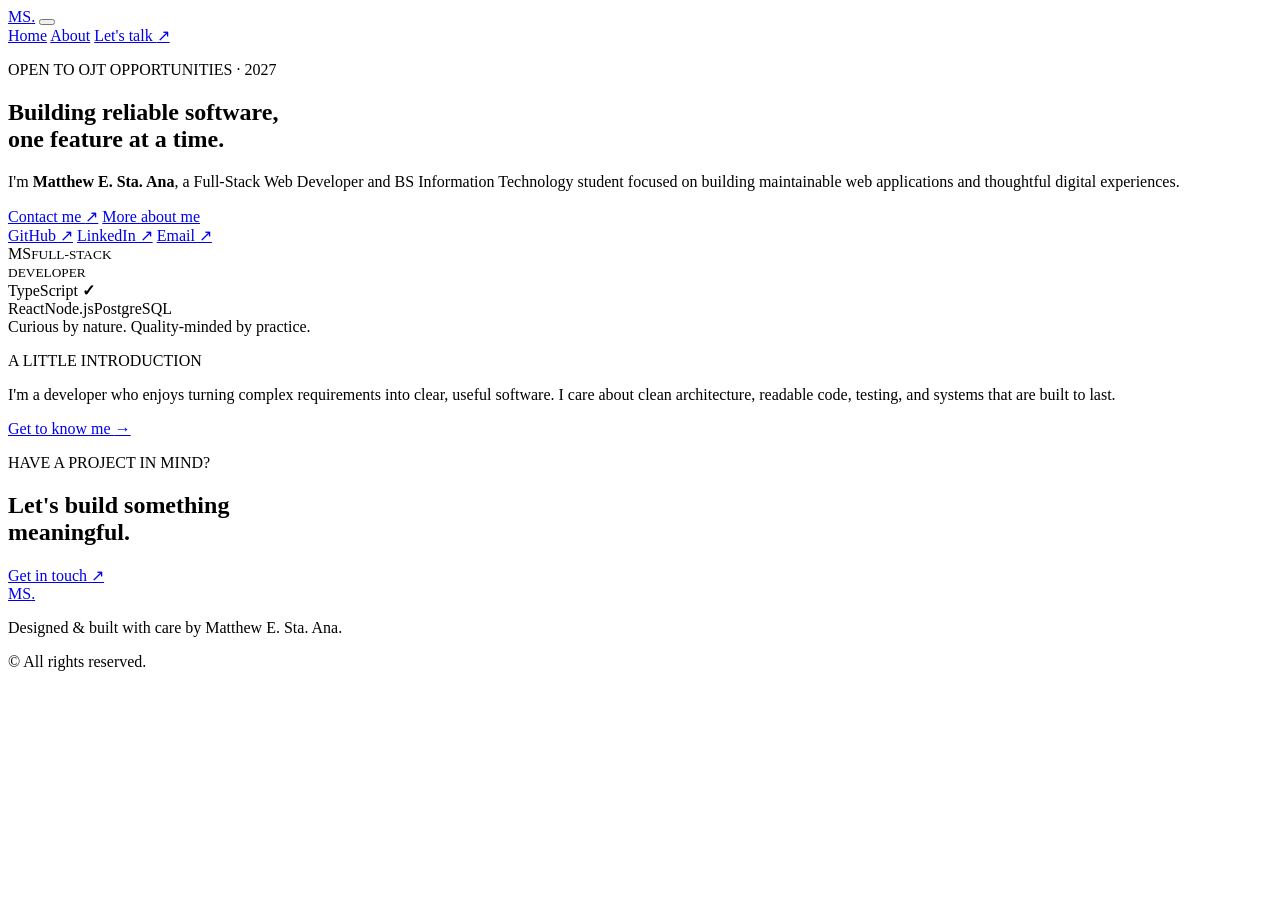
==== src/index.html @ a4eae6d7 "feat: add homepage" ====
<!doctype html>
<html lang="en">
  <head>
    <meta charset="UTF-8" />
    <meta name="viewport" content="width=device-width, initial-scale=1.0" />
    <meta
      name="description"
      content="Matthew E. Sta. Ana — Full-Stack Web Developer and BS Information Technology student."
    />
    <title>Matthew E. Sta. Ana | Full-Stack Web Developer</title>
    <link rel="preconnect" href="https://fonts.googleapis.com" />
    <link rel="preconnect" href="https://fonts.gstatic.com" crossorigin />
    <link
      href="https://fonts.googleapis.com/css2?family=DM+Sans:wght@400;500;600;700&family=Space+Grotesk:wght@400;500;600;700&display=swap"
      rel="stylesheet"
    />
    <link rel="stylesheet" href="styles.css" />
    <script src="script.js" defer></script>
  </head>
  <body>
    <header class="site-header">
      <nav class="nav container" aria-label="Main navigation">
        <a class="brand" href="index.html" aria-label="Matthew Sta. Ana home"
          >MS<span>.</span></a
        >
        <button
          class="menu-toggle"
          type="button"
          aria-label="Open navigation"
          aria-expanded="false"
          aria-controls="nav-links"
        >
          <span></span><span></span><span></span>
        </button>
        <div class="nav-links" id="nav-links">
          <a class="active" href="index.html">Home</a>
          <a href="about.html">About</a>
          <a class="nav-cta" href="mailto:staaana.matthew.escandor@gmail.com"
            >Let's talk <span aria-hidden="true">↗</span></a
          >
        </div>
      </nav>
    </header>

    <main>
      <section class="hero container">
        <div class="hero-copy">
          <p class="eyebrow">
            <span class="status-dot"></span> OPEN TO OJT OPPORTUNITIES · 2027
          </p>
          <h1>
            Building reliable software,<br /><span class="gradient-text"
              >one feature at a time.</span
            >
          </h1>
          <p class="hero-description">
            I'm <strong>Matthew E. Sta. Ana</strong>, a Full-Stack Web Developer
            and BS Information Technology student focused on building
            maintainable web applications and thoughtful digital experiences.
          </p>
          <div class="hero-actions">
            <a
              class="button button-primary"
              href="mailto:staaana.matthew.escandor@gmail.com"
              >Contact me <span aria-hidden="true">↗</span></a
            >
            <a class="button button-secondary" href="about.html"
              >More about me</a
            >
          </div>
          <div class="social-links" aria-label="Social links">
            <a
              href="https://github.com/staana-matthew"
              target="_blank"
              rel="noopener noreferrer"
              >GitHub ↗</a
            >
            <a
              href="https://linkedin.com/in/matthew-sta-ana-b07058288"
              target="_blank"
              rel="noopener noreferrer"
              >LinkedIn ↗</a
            >
            <a href="mailto:staaana.matthew.escandor@gmail.com">Email ↗</a>
          </div>
        </div>
        <div
          class="hero-visual"
          aria-label="Decorative developer profile graphic"
        >
          <div class="visual-orbit orbit-one"></div>
          <div class="visual-orbit orbit-two"></div>
          <div class="profile-monogram">
            <span>MS</span><small>FULL-STACK<br />DEVELOPER</small>
          </div>
          <div class="floating-card card-code">
            <span class="code-dot"></span> TypeScript <b>✓</b>
          </div>
          <div class="floating-card card-stack">
            <span>React</span><span>Node.js</span><span>PostgreSQL</span>
          </div>
          <div class="visual-caption">
            Curious by nature. Quality-minded by practice.
          </div>
        </div>
      </section>

      <section class="intro-strip">
        <div class="container intro-grid">
          <p class="eyebrow">A LITTLE INTRODUCTION</p>
          <p>
            I'm a developer who enjoys turning complex requirements into clear,
            useful software. I care about clean architecture, readable code,
            testing, and systems that are built to last.
          </p>
          <a class="text-link" href="about.html"
            >Get to know me <span aria-hidden="true">→</span></a
          >
        </div>
      </section>

      <section class="closing-band">
        <div class="container closing-content">
          <div>
            <p class="eyebrow">HAVE A PROJECT IN MIND?</p>
            <h2>
              Let's build something<br /><span class="gradient-text"
                >meaningful.</span
              >
            </h2>
          </div>
          <a
            class="button button-primary"
            href="mailto:staaana.matthew.escandor@gmail.com"
            >Get in touch <span aria-hidden="true">↗</span></a
          >
        </div>
      </section>
    </main>

    <footer class="site-footer">
      <div class="container footer-inner">
        <a class="brand" href="index.html">MS<span>.</span></a>
        <p>Designed & built with care by Matthew E. Sta. Ana.</p>
        <p>© <span class="current-year"></span> All rights reserved.</p>
      </div>
    </footer>
  </body>
</html>
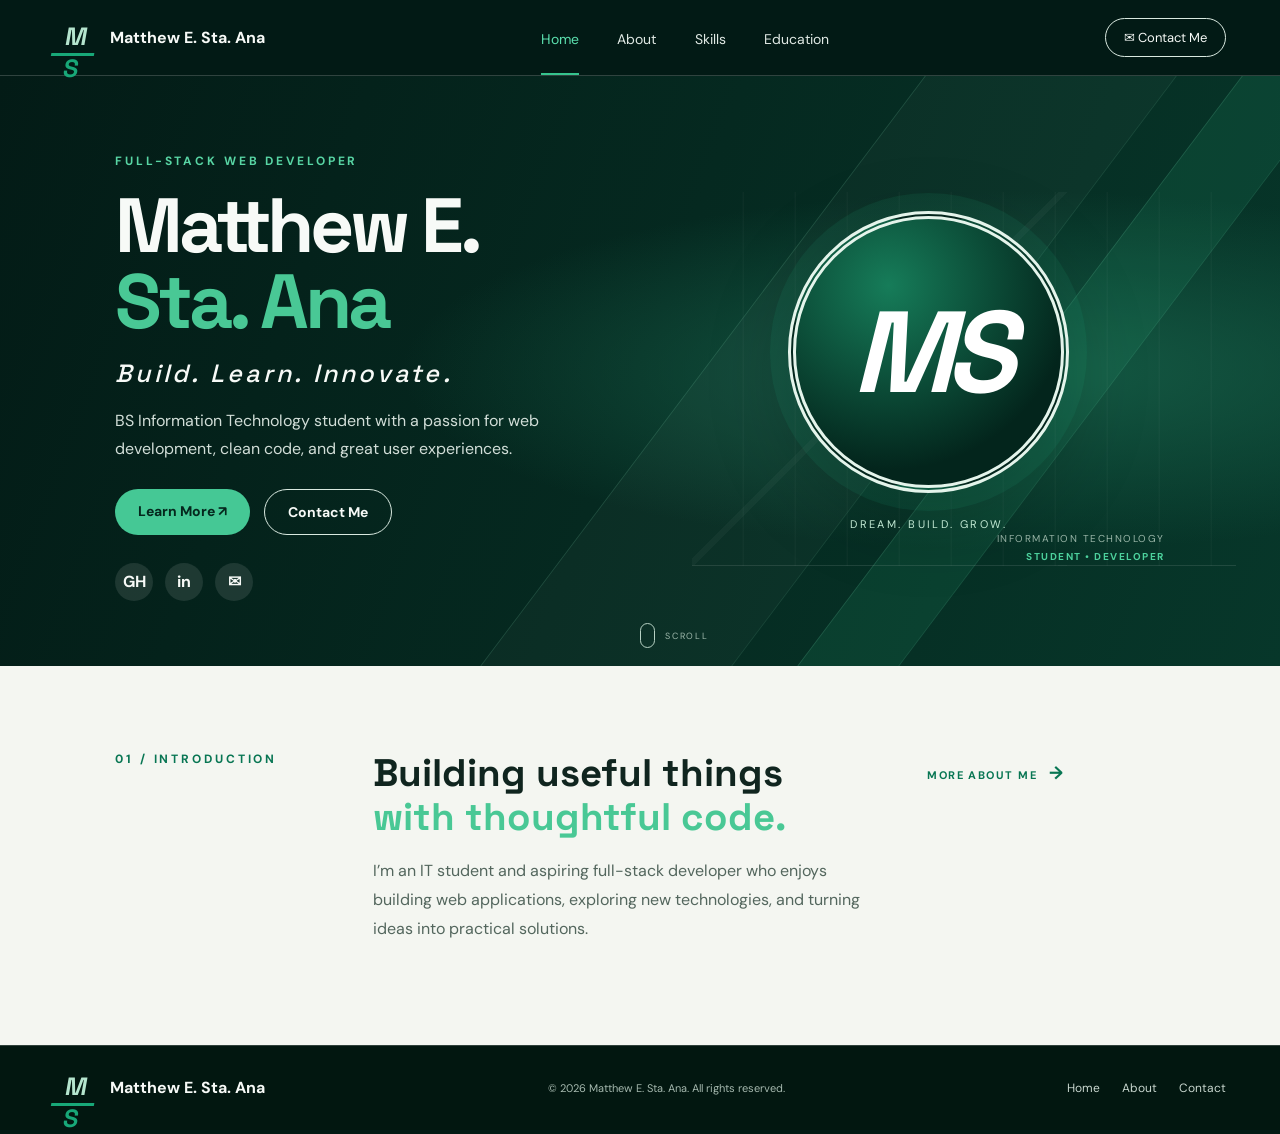
==== commit a86a722f: "refactor: change overall theme" ====
--- a/src/index.html
+++ b/src/index.html
@@ -1,149 +1,68 @@
-<!doctype html>
+<!DOCTYPE html>
 <html lang="en">
-  <head>
-    <meta charset="UTF-8" />
-    <meta name="viewport" content="width=device-width, initial-scale=1.0" />
-    <meta
-      name="description"
-      content="Matthew E. Sta. Ana — Full-Stack Web Developer and BS Information Technology student."
-    />
-    <title>Matthew E. Sta. Ana | Full-Stack Web Developer</title>
-    <link rel="preconnect" href="https://fonts.googleapis.com" />
-    <link rel="preconnect" href="https://fonts.gstatic.com" crossorigin />
-    <link
-      href="https://fonts.googleapis.com/css2?family=DM+Sans:wght@400;500;600;700&family=Space+Grotesk:wght@400;500;600;700&display=swap"
-      rel="stylesheet"
-    />
-    <link rel="stylesheet" href="styles.css" />
-    <script src="script.js" defer></script>
-  </head>
-  <body>
-    <header class="site-header">
-      <nav class="nav container" aria-label="Main navigation">
-        <a class="brand" href="index.html" aria-label="Matthew Sta. Ana home"
-          >MS<span>.</span></a
-        >
-        <button
-          class="menu-toggle"
-          type="button"
-          aria-label="Open navigation"
-          aria-expanded="false"
-          aria-controls="nav-links"
-        >
-          <span></span><span></span><span></span>
-        </button>
-        <div class="nav-links" id="nav-links">
-          <a class="active" href="index.html">Home</a>
-          <a href="about.html">About</a>
-          <a class="nav-cta" href="mailto:staaana.matthew.escandor@gmail.com"
-            >Let's talk <span aria-hidden="true">↗</span></a
-          >
+<head>
+  <meta charset="UTF-8">
+  <meta name="viewport" content="width=device-width, initial-scale=1.0">
+  <meta name="description" content="Matthew E. Sta. Ana — Full-stack web developer and BS Information Technology student.">
+  <title>Matthew E. Sta. Ana | Home</title>
+  <link rel="stylesheet" href="styles.css">
+  <script src="script.js" defer></script>
+</head>
+<body>
+  <header class="site-header">
+    <a class="brand" href="index.html" aria-label="Matthew Sta. Ana home">
+      <span class="brand-mark">M<span>S</span></span>
+      <span>Matthew E. Sta. Ana</span>
+    </a>
+    <button class="menu-toggle" aria-label="Toggle navigation" aria-expanded="false">☰</button>
+    <nav class="main-nav" aria-label="Main navigation">
+      <a class="active" href="index.html">Home</a>
+      <a href="about.html">About</a>
+      <a href="about.html#skills">Skills</a>
+      <a href="about.html#education">Education</a>
+    </nav>
+    <a class="contact-pill" href="mailto:staaana.matthew.escandor@gmail.com">✉ <span>Contact Me</span></a>
+  </header>
+
+  <main>
+    <section class="hero">
+      <div class="hero-copy">
+        <p class="eyebrow">FULL-STACK WEB DEVELOPER</p>
+        <h1>Matthew E.<br><span>Sta. Ana</span></h1>
+        <p class="tagline">Build. Learn. Innovate.</p>
+        <p class="intro">BS Information Technology student with a passion for web development, clean code, and great user experiences.</p>
+        <div class="hero-actions">
+          <a class="button button-primary" href="about.html">Learn More <span aria-hidden="true">↗</span></a>
+          <a class="button button-outline" href="mailto:staaana.matthew.escandor@gmail.com">Contact Me</a>
         </div>
-      </nav>
-    </header>
+        <div class="social-links" aria-label="Social links">
+          <a href="https://github.com/staana-matthew" target="_blank" rel="noreferrer" aria-label="GitHub">GH</a>
+          <a href="https://www.linkedin.com/in/matthew-sta-ana-b07058288/" target="_blank" rel="noreferrer" aria-label="LinkedIn">in</a>
+          <a href="mailto:staaana.matthew.escandor@gmail.com" aria-label="Email">✉</a>
+        </div>
+      </div>
+      <div class="hero-art" aria-label="MS monogram graphic">
+        <div class="campus-lines"></div>
+        <div class="monogram-wrap"><div class="monogram">MS</div><span class="monogram-caption">DREAM. BUILD. GROW.</span></div>
+        <div class="art-label">INFORMATION TECHNOLOGY<br><strong>STUDENT • DEVELOPER</strong></div>
+      </div>
+      <a class="scroll-cue" href="#intro-section" aria-label="Scroll to introduction"><span></span>SCROLL</a>
+    </section>
 
-    <main>
-      <section class="hero container">
-        <div class="hero-copy">
-          <p class="eyebrow">
-            <span class="status-dot"></span> OPEN TO OJT OPPORTUNITIES · 2027
-          </p>
-          <h1>
-            Building reliable software,<br /><span class="gradient-text"
-              >one feature at a time.</span
-            >
-          </h1>
-          <p class="hero-description">
-            I'm <strong>Matthew E. Sta. Ana</strong>, a Full-Stack Web Developer
-            and BS Information Technology student focused on building
-            maintainable web applications and thoughtful digital experiences.
-          </p>
-          <div class="hero-actions">
-            <a
-              class="button button-primary"
-              href="mailto:staaana.matthew.escandor@gmail.com"
-              >Contact me <span aria-hidden="true">↗</span></a
-            >
-            <a class="button button-secondary" href="about.html"
-              >More about me</a
-            >
-          </div>
-          <div class="social-links" aria-label="Social links">
-            <a
-              href="https://github.com/staana-matthew"
-              target="_blank"
-              rel="noopener noreferrer"
-              >GitHub ↗</a
-            >
-            <a
-              href="https://linkedin.com/in/matthew-sta-ana-b07058288"
-              target="_blank"
-              rel="noopener noreferrer"
-              >LinkedIn ↗</a
-            >
-            <a href="mailto:staaana.matthew.escandor@gmail.com">Email ↗</a>
-          </div>
-        </div>
-        <div
-          class="hero-visual"
-          aria-label="Decorative developer profile graphic"
-        >
-          <div class="visual-orbit orbit-one"></div>
-          <div class="visual-orbit orbit-two"></div>
-          <div class="profile-monogram">
-            <span>MS</span><small>FULL-STACK<br />DEVELOPER</small>
-          </div>
-          <div class="floating-card card-code">
-            <span class="code-dot"></span> TypeScript <b>✓</b>
-          </div>
-          <div class="floating-card card-stack">
-            <span>React</span><span>Node.js</span><span>PostgreSQL</span>
-          </div>
-          <div class="visual-caption">
-            Curious by nature. Quality-minded by practice.
-          </div>
-        </div>
-      </section>
+    <section class="intro-section section-wrap" id="intro-section">
+      <div class="section-kicker">01 / INTRODUCTION</div>
+      <div>
+        <h2>Building useful things<br><span>with thoughtful code.</span></h2>
+        <p>I’m an IT student and aspiring full-stack developer who enjoys building web applications, exploring new technologies, and turning ideas into practical solutions.</p>
+      </div>
+      <a class="text-link" href="about.html">MORE ABOUT ME <span>→</span></a>
+    </section>
+  </main>
 
-      <section class="intro-strip">
-        <div class="container intro-grid">
-          <p class="eyebrow">A LITTLE INTRODUCTION</p>
-          <p>
-            I'm a developer who enjoys turning complex requirements into clear,
-            useful software. I care about clean architecture, readable code,
-            testing, and systems that are built to last.
-          </p>
-          <a class="text-link" href="about.html"
-            >Get to know me <span aria-hidden="true">→</span></a
-          >
-        </div>
-      </section>
-
-      <section class="closing-band">
-        <div class="container closing-content">
-          <div>
-            <p class="eyebrow">HAVE A PROJECT IN MIND?</p>
-            <h2>
-              Let's build something<br /><span class="gradient-text"
-                >meaningful.</span
-              >
-            </h2>
-          </div>
-          <a
-            class="button button-primary"
-            href="mailto:staaana.matthew.escandor@gmail.com"
-            >Get in touch <span aria-hidden="true">↗</span></a
-          >
-        </div>
-      </section>
-    </main>
-
-    <footer class="site-footer">
-      <div class="container footer-inner">
-        <a class="brand" href="index.html">MS<span>.</span></a>
-        <p>Designed & built with care by Matthew E. Sta. Ana.</p>
-        <p>© <span class="current-year"></span> All rights reserved.</p>
-      </div>
-    </footer>
-  </body>
+  <footer class="site-footer">
+    <a class="brand" href="index.html"><span class="brand-mark">M<span>S</span></span><span>Matthew E. Sta. Ana</span></a>
+    <p>© 2026 Matthew E. Sta. Ana. All rights reserved.</p>
+    <div class="footer-links"><a href="index.html">Home</a><a href="about.html">About</a><a href="mailto:staaana.matthew.escandor@gmail.com">Contact</a></div>
+  </footer>
+</body>
 </html>
--- a/src/styles.css
+++ b/src/styles.css
@@ -0,0 +1,125 @@
+@import url('https://fonts.googleapis.com/css2?family=DM+Sans:wght@400;500;600;700&family=Space+Grotesk:wght@400;500;600;700&display=swap');
+
+:root {
+  --green: #087653;
+  --green-bright: #18a878;
+  --deep: #06271f;
+  --deepest: #031a15;
+  --ink: #10251f;
+  --cream: #f4f5ef;
+  --muted: #a9b9b1;
+  --line: rgba(255,255,255,.18);
+}
+* { box-sizing: border-box; }
+html { scroll-behavior: smooth; }
+body { margin: 0; font-family: 'DM Sans', sans-serif; color: #f7faf7; background: var(--deepest); }
+a { color: inherit; text-decoration: none; }
+.site-header { height: 76px; padding: 0 4.2%; display: flex; align-items: center; justify-content: space-between; gap: 28px; background: rgba(3,26,21,.97); border-bottom: 1px solid var(--line); position: relative; z-index: 10; }
+.brand { display: inline-flex; align-items: center; gap: 13px; font-weight: 700; white-space: nowrap; }
+.brand-mark { width: 43px; height: 36px; display: grid; place-items: center; color: #b5e5ce; font: 700 25px 'Space Grotesk',sans-serif; letter-spacing: -7px; border-bottom: 3px solid var(--green-bright); padding-right: 6px; transform: skew(-10deg); }
+.brand-mark span { color: var(--green-bright); }
+.main-nav { display: flex; align-items: center; gap: clamp(18px,3vw,48px); }
+.main-nav a { color: #e0e9e4; font-size: 14px; padding: 29px 0 25px; border-bottom: 2px solid transparent; transition: .2s; }
+.main-nav a:hover, .main-nav a.active { color: #5be0ae; border-color: #36c48e; }
+.contact-pill { border: 1px solid #d9e9e0; border-radius: 30px; padding: 10px 18px; font-size: 13px; white-space: nowrap; }
+.contact-pill:hover { background: var(--green); border-color: var(--green); }
+.menu-toggle { display: none; background: none; color: white; border: 0; font-size: 25px; }
+.hero { min-height: 590px; position: relative; overflow: hidden; display: grid; grid-template-columns: 1.1fr .9fr; align-items: center; padding: 65px 9%; background: radial-gradient(ellipse at 80% 50%,#155b45 0,transparent 43%), linear-gradient(110deg,#031b16 0%,#07372a 100%); }
+.hero:before, .hero:after { content: ''; position: absolute; pointer-events: none; transform: skew(-37deg); border-left: 1px solid rgba(131,220,180,.18); border-right: 1px solid rgba(131,220,180,.12); }
+.hero:before { width: 250px; height: 850px; right: 26%; top: -120px; background: rgba(255,255,255,.025); }
+.hero:after { width: 100px; height: 850px; right: 13%; top: -120px; background: rgba(41,174,123,.13); }
+.hero-copy { max-width: 650px; z-index: 2; }
+.eyebrow, .section-kicker { color: #58d5a4; letter-spacing: .24em; font-size: 12px; font-weight: 700; }
+.hero h1 { font: 700 clamp(48px,6vw,82px)/.99 'Space Grotesk',sans-serif; letter-spacing: -.055em; margin: 18px 0 12px; }
+.hero h1 span, h2 span, .about-copy h1 span { color: #49c895; }
+.tagline { font: italic 500 25px 'Space Grotesk',sans-serif; letter-spacing: .13em; margin: 18px 0; }
+.intro { max-width: 510px; color: #d2ded8; line-height: 1.7; font-size: 16px; }
+.hero-actions { display: flex; gap: 14px; margin-top: 27px; flex-wrap: wrap; }
+.button { padding: 13px 23px; border-radius: 28px; font-size: 14px; font-weight: 700; transition: .2s; }
+.button-primary { color: #05271d; background: #45c895; }
+.button-primary:hover { background: #72e0b4; transform: translateY(-2px); }
+.button-outline { border: 1px solid #d9e9e0; }
+.button-outline:hover { background: rgba(255,255,255,.1); }
+.social-links { display: flex; gap: 12px; margin-top: 28px; }
+.social-links a { width: 38px; height: 38px; border-radius: 50%; background: rgba(255,255,255,.1); display: grid; place-items: center; font-weight: 700; }
+.social-links a:hover { background: var(--green); }
+.hero-art { min-height: 390px; display: grid; place-items: center; position: relative; z-index: 1; }
+.campus-lines { position: absolute; inset: 4% -15% 0 0; opacity: .35; background: linear-gradient(135deg,transparent 40%,rgba(205,230,216,.12) 40% 41%,transparent 41%), repeating-linear-gradient(90deg,transparent 0 50px,rgba(255,255,255,.08) 51px 52px); border-bottom: 1px solid rgba(255,255,255,.3); }
+.monogram-wrap { display: flex; align-items: center; flex-direction: column; z-index: 1; }
+.monogram { width: clamp(190px,22vw,290px); aspect-ratio: 1; border: 8px double #e4f4eb; border-radius: 50%; display: grid; place-items: center; color: #fff; font: italic 700 clamp(72px,9vw,118px) 'Space Grotesk',sans-serif; letter-spacing: -.08em; background: radial-gradient(circle at 35% 25%,#167c59,#03251c 70%); box-shadow: 0 0 0 18px rgba(36,176,124,.1),0 25px 80px rgba(0,0,0,.25); }
+.monogram-caption { color: #c2e9d4; letter-spacing: .22em; font-size: 11px; margin-top: 24px; }
+.art-label { position: absolute; bottom: 0; right: 0; text-align: right; color: #9ab6a8; font-size: 10px; letter-spacing: .15em; line-height: 1.8; }
+.art-label strong { color: #4dd29d; }
+.scroll-cue { position: absolute; bottom: 18px; left: 50%; display: flex; align-items: center; gap: 10px; color: #9eb8ab; font-size: 9px; letter-spacing: .2em; }
+.scroll-cue span { width: 15px; height: 25px; border: 1px solid #b6d1c3; border-radius: 10px; }
+.section-wrap { padding: 85px 9%; }
+.intro-section { display: grid; grid-template-columns: .55fr 1.3fr .6fr; gap: 40px; align-items: start; background: #f4f6f1; color: var(--ink); }
+.intro-section h2, .detail-block h2 { font: 700 clamp(30px,3vw,42px)/1.15 'Space Grotesk',sans-serif; margin: 0 0 18px; }
+.intro-section p:not(.section-kicker) { color: #53665d; line-height: 1.8; max-width: 650px; }
+.intro-section .section-kicker { color: var(--green); }
+.text-link { color: var(--green); font-size: 11px; font-weight: 700; letter-spacing: .13em; padding-top: 10px; white-space: nowrap; }
+.text-link span { font-size: 18px; margin-left: 8px; }
+.site-footer { min-height: 85px; display: flex; align-items: center; justify-content: space-between; gap: 20px; padding: 20px 4.2%; background: #021710; border-top: 1px solid var(--line); }
+.site-footer p { color: #a6b9af; font-size: 11px; }
+.footer-links { display: flex; gap: 22px; color: #c8d6ce; font-size: 12px; }
+.footer-links a:hover { color: #5be0ae; }
+.about-page { background: var(--cream); color: var(--ink); }
+.about-hero { display: grid; grid-template-columns: .8fr 1.2fr; min-height: 440px; }
+.about-monogram-panel { background: linear-gradient(135deg,#dce9df,#f5f6f0); display: grid; place-items: center; position: relative; overflow: hidden; }
+.about-monogram-panel:before, .about-monogram-panel:after { content: ''; position: absolute; width: 120%; height: 65px; background: var(--green); transform: rotate(-42deg); opacity: .9; }
+.about-monogram-panel:before { top: 17%; left: -30%; }
+.about-monogram-panel:after { bottom: 14%; right: -35%; height: 28px; background: #8ac9aa; }
+.about-monogram-panel .monogram-wrap { position: relative; }
+.about-monogram-panel .monogram { width: 225px; color: white; }
+.about-monogram-panel .monogram-caption { color: var(--green); font-weight: 700; }
+.about-copy { padding: 75px 10%; align-self: center; }
+.dark-eyebrow { color: var(--green); }
+.about-copy h1 { font: 700 clamp(38px,4vw,56px) 'Space Grotesk',sans-serif; margin: 12px 0 20px; }
+.about-copy p:not(.eyebrow) { max-width: 690px; color: #4d6258; line-height: 1.8; }
+.value-tags, .skill-list { display: flex; flex-wrap: wrap; gap: 9px; margin-top: 22px; }
+.value-tags span, .skill-list span { border: 1px solid #b8d2c3; border-radius: 24px; padding: 8px 13px; color: #145a40; background: #e4eee7; font-size: 12px; font-weight: 600; }
+.details-grid { display: grid; grid-template-columns: 1.1fr .9fr; gap: 8%; background: #fff; }
+.detail-block .section-kicker { color: var(--green); }
+.detail-block h2 { margin-bottom: 28px; }
+.detail-block h2 span { color: var(--green); }
+.detail-block h3 { font-size: 14px; margin: 22px 0 0; }
+.skill-list { margin-top: 9px; }
+.skill-list span { background: #f1f6f2; }
+.timeline-item { border-left: 2px solid #9bcab0; padding: 0 0 24px 22px; margin-left: 6px; position: relative; }
+.timeline-dot { position: absolute; width: 12px; height: 12px; border-radius: 50%; background: var(--green); left: -7px; top: 3px; }
+.item-label { color: var(--green); font-size: 10px; letter-spacing: .12em; font-weight: 700; }
+.timeline-item h3 { font-size: 17px; margin: 8px 0 5px; }
+.timeline-item p:not(.item-label) { color: #5a6d63; line-height: 1.6; font-size: 13px; }
+.learning-note { padding: 18px; background: #edf5ef; border-left: 3px solid var(--green); color: #52665b; font-size: 13px; line-height: 1.7; }
+.learning-note strong { color: var(--green); }
+
+@media (max-width: 850px) {
+  .site-header { padding: 0 5%; }
+  .menu-toggle { display: block; margin-left: auto; }
+  .main-nav { display: none; position: absolute; top: 75px; left: 0; right: 0; padding: 12px 5% 20px; background: #031a15; flex-direction: column; align-items: stretch; gap: 0; border-bottom: 1px solid var(--line); }
+  .main-nav.open { display: flex; }
+  .main-nav a { padding: 13px 0; }
+  .contact-pill { padding: 9px 12px; }
+  .hero { grid-template-columns: 1fr; padding: 65px 7% 85px; }
+  .hero-art { min-height: 300px; margin-top: 35px; }
+  .art-label { right: 4%; }
+  .intro-section { grid-template-columns: 1fr; gap: 12px; }
+  .about-hero { grid-template-columns: 1fr; }
+  .about-monogram-panel { min-height: 330px; }
+  .about-copy { padding: 55px 8%; }
+  .details-grid { grid-template-columns: 1fr; gap: 55px; }
+  .site-footer { flex-wrap: wrap; }
+}
+@media (max-width: 520px) {
+  .brand { font-size: 12px; gap: 8px; }
+  .brand-mark { width: 34px; font-size: 21px; }
+  .contact-pill span { display: none; }
+  .hero h1 { font-size: 48px; }
+  .tagline { font-size: 19px; }
+  .intro { font-size: 14px; }
+  .hero-art { min-height: 260px; }
+  .monogram { width: 190px; }
+  .section-wrap { padding: 60px 7%; }
+  .footer-links { width: 100%; }
+  .site-footer p { order: 3; width: 100%; }
+}
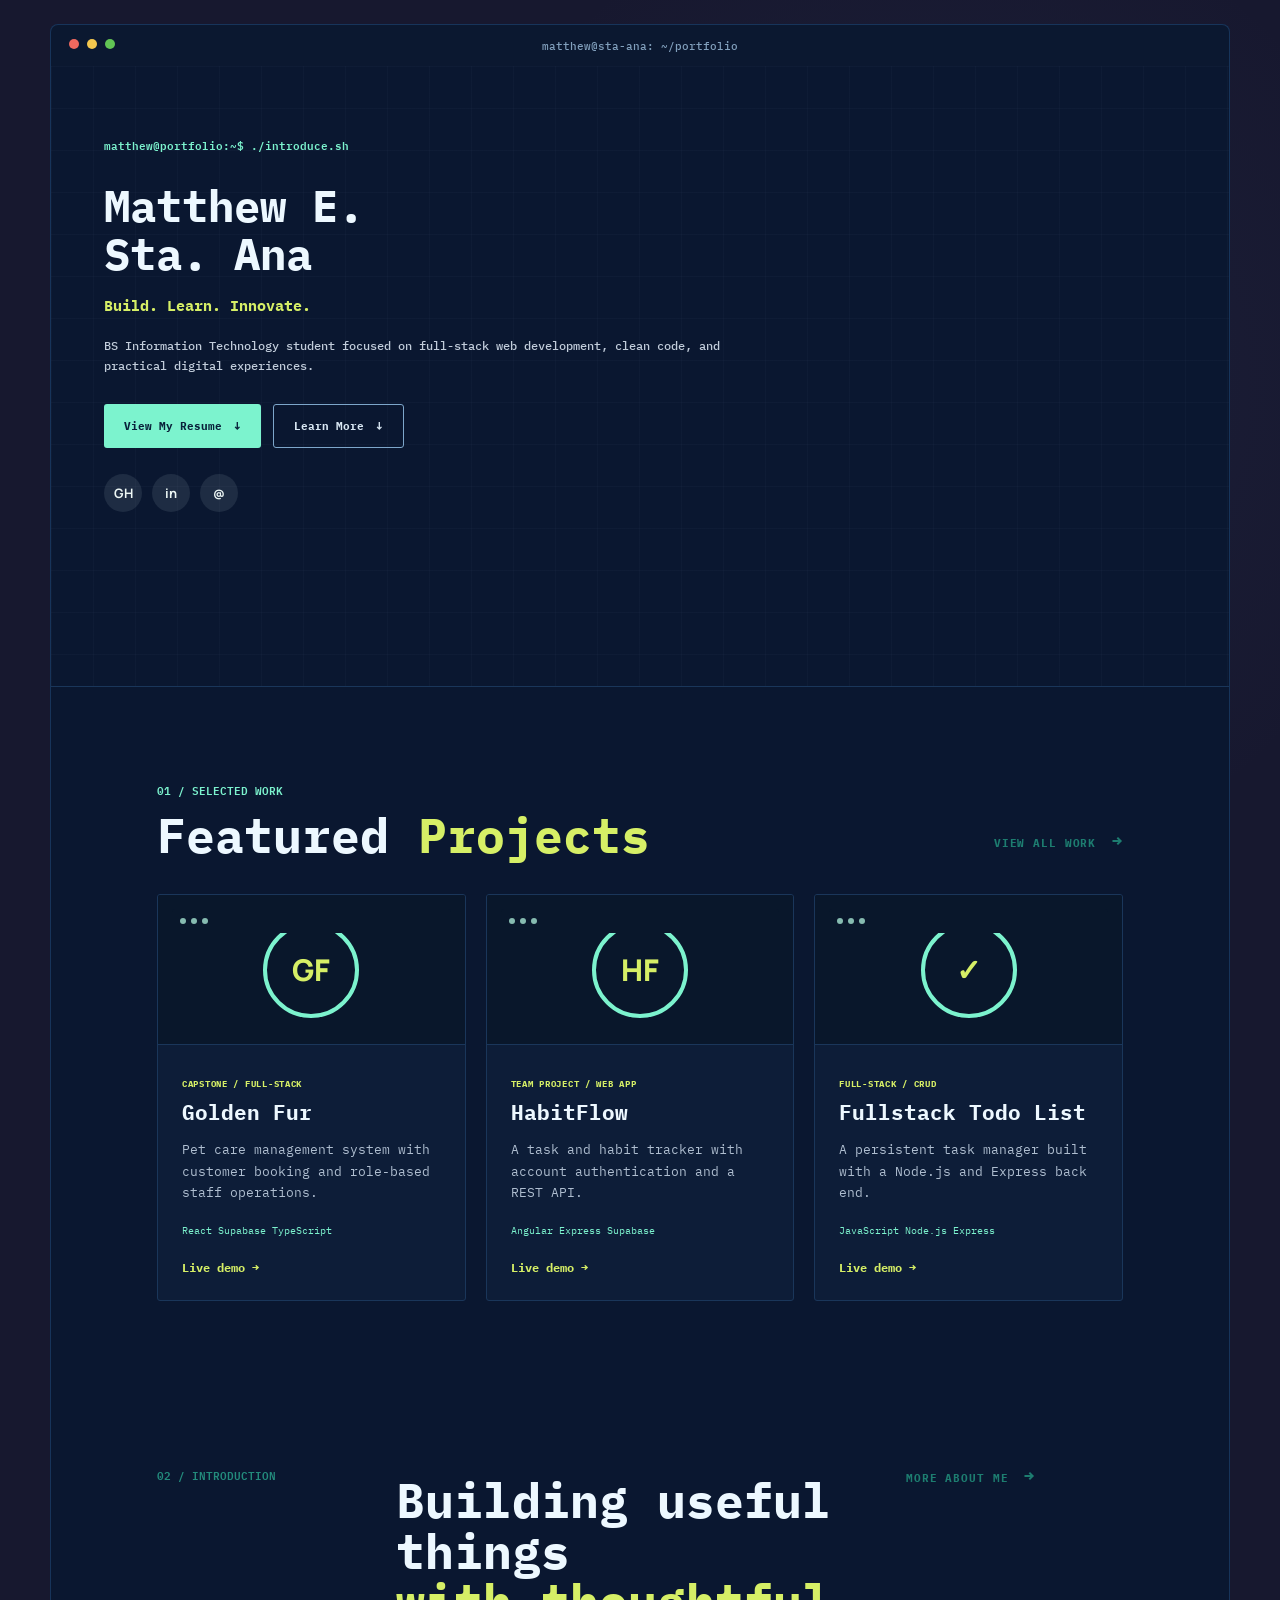
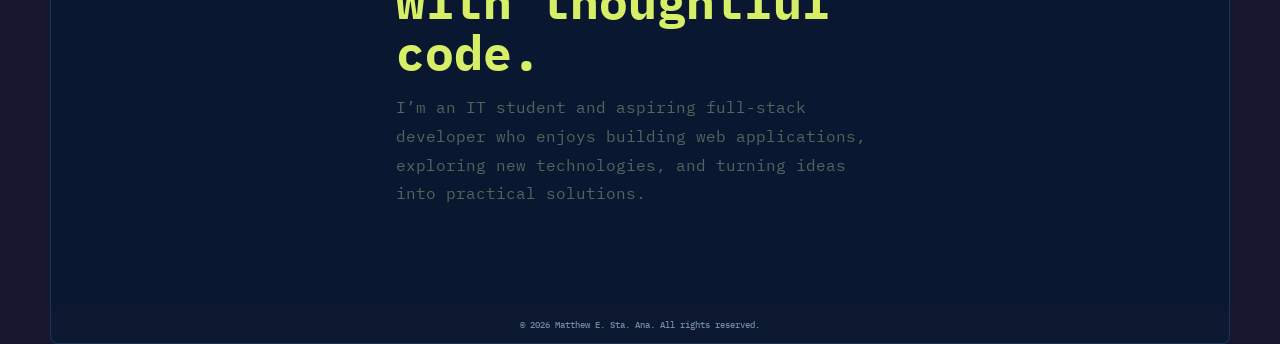
==== commit d885dbdb: "Build Linux terminal portfolio website" ====
--- a/src/index.html
+++ b/src/index.html
@@ -1,68 +1,211 @@
-<!DOCTYPE html>
+<!doctype html>
 <html lang="en">
-<head>
-  <meta charset="UTF-8">
-  <meta name="viewport" content="width=device-width, initial-scale=1.0">
-  <meta name="description" content="Matthew E. Sta. Ana — Full-stack web developer and BS Information Technology student.">
-  <title>Matthew E. Sta. Ana | Home</title>
-  <link rel="stylesheet" href="styles.css">
-  <script src="script.js" defer></script>
-</head>
-<body>
-  <header class="site-header">
-    <a class="brand" href="index.html" aria-label="Matthew Sta. Ana home">
-      <span class="brand-mark">M<span>S</span></span>
-      <span>Matthew E. Sta. Ana</span>
-    </a>
-    <button class="menu-toggle" aria-label="Toggle navigation" aria-expanded="false">☰</button>
-    <nav class="main-nav" aria-label="Main navigation">
-      <a class="active" href="index.html">Home</a>
-      <a href="about.html">About</a>
-      <a href="about.html#skills">Skills</a>
-      <a href="about.html#education">Education</a>
-    </nav>
-    <a class="contact-pill" href="mailto:staaana.matthew.escandor@gmail.com">✉ <span>Contact Me</span></a>
-  </header>
-
-  <main>
-    <section class="hero">
-      <div class="hero-copy">
-        <p class="eyebrow">FULL-STACK WEB DEVELOPER</p>
-        <h1>Matthew E.<br><span>Sta. Ana</span></h1>
-        <p class="tagline">Build. Learn. Innovate.</p>
-        <p class="intro">BS Information Technology student with a passion for web development, clean code, and great user experiences.</p>
-        <div class="hero-actions">
-          <a class="button button-primary" href="about.html">Learn More <span aria-hidden="true">↗</span></a>
-          <a class="button button-outline" href="mailto:staaana.matthew.escandor@gmail.com">Contact Me</a>
-        </div>
-        <div class="social-links" aria-label="Social links">
-          <a href="https://github.com/staana-matthew" target="_blank" rel="noreferrer" aria-label="GitHub">GH</a>
-          <a href="https://www.linkedin.com/in/matthew-sta-ana-b07058288/" target="_blank" rel="noreferrer" aria-label="LinkedIn">in</a>
-          <a href="mailto:staaana.matthew.escandor@gmail.com" aria-label="Email">✉</a>
-        </div>
+  <head>
+    <meta charset="UTF-8" />
+    <meta name="viewport" content="width=device-width, initial-scale=1.0" />
+    <meta
+      name="description"
+      content="Matthew E. Sta. Ana — Full-stack web developer and BS Information Technology student."
+    />
+    <title>Matthew E. Sta. Ana | Home</title>
+    <link rel="stylesheet" href="styles.css?v=terminal2" />
+    <script src="script.js" defer></script>
+  </head>
+  <body>
+    <header class="site-header">
+      <a class="brand" href="index.html" aria-label="Matthew Sta. Ana home">
+        <span class="brand-mark">M<span>S</span></span>
+        <span>Matthew E. Sta. Ana</span>
+      </a>
+      <button
+        class="menu-toggle"
+        aria-label="Toggle navigation"
+        aria-expanded="false"
+      >
+        <span></span><span></span><span></span>
+      </button>
+      <nav class="main-nav" aria-label="Main navigation">
+        <a class="active" href="index.html">Home</a>
+        <a href="about.html">About</a>
+        <a href="portfolio.html">Portfolio</a>
+        <a href="services.html">Services</a>
+        <a href="resume.html">Resume</a>
+        <a href="contact.html">Contact</a>
+      </nav>
+      <a class="contact-pill" href="contact.html"
+        ><span class="mail-icon">@</span> <span>Contact Me</span></a
+      >
+    </header>
+
+    <main>
+      <section class="hero terminal-hero">
+        <div class="hero-grid"></div>
+        <div class="hero-copy">
+          <p class="eyebrow">
+            <span class="prompt">matthew@portfolio:~$</span> ./introduce.sh
+          </p>
+          <h1>Matthew E.<br /><span>Sta. Ana</span></h1>
+          <p class="tagline">Build. Learn. Innovate.</p>
+          <p class="intro">
+            BS Information Technology student focused on full-stack web
+            development, clean code, and practical digital experiences.
+          </p>
+          <div class="hero-actions">
+            <a class="button button-primary" href="resume.html"
+              >View My Resume <span aria-hidden="true">↓</span></a
+            >
+            <a class="button button-outline" href="about.html"
+              >Learn More <span aria-hidden="true">↓</span></a
+            >
+          </div>
+          <div class="social-links" aria-label="Social links">
+            <a
+              href="https://github.com/staana-matthew"
+              target="_blank"
+              rel="noreferrer"
+              aria-label="GitHub"
+              ><span>GH</span></a
+            >
+            <a
+              href="https://www.linkedin.com/in/matthew-sta-ana-b07058288/"
+              target="_blank"
+              rel="noreferrer"
+              aria-label="LinkedIn"
+              ><span>in</span></a
+            >
+            <a
+              href="mailto:staana.matthew.escandor@gmail.com"
+              aria-label="Email"
+              ><span>@</span></a
+            >
+          </div>
+        </div>
+        <div class="hero-art" aria-label="Matthew E. Sta. Ana monogram">
+          <div class="orbit orbit-one"></div>
+          <div class="orbit orbit-two"></div>
+          <div class="monogram-wrap">
+            <div class="monogram">MS</div>
+            <span class="monogram-caption">DREAM. BUILD. GROW.</span>
+          </div>
+        </div>
+        <a
+          class="scroll-cue"
+          href="#featured"
+          aria-label="Scroll to featured projects"
+          ><span></span><b>SCROLL</b></a
+        >
+      </section>
+
+      <section class="featured section-wrap" id="featured">
+        <div class="section-heading">
+          <div>
+            <p class="section-kicker">01 / SELECTED WORK</p>
+            <h2>Featured <span>Projects</span></h2>
+          </div>
+          <a class="text-link" href="portfolio.html"
+            >VIEW ALL WORK <span>→</span></a
+          >
+        </div>
+        <div class="project-grid">
+          <article class="project-card featured-card">
+            <div class="project-preview golden-preview">
+              <div class="preview-bar"><i></i><i></i><i></i></div>
+              <div class="preview-mark">GF</div>
+            </div>
+            <div class="project-info">
+              <p class="project-type">CAPSTONE / FULL-STACK</p>
+              <h3>Golden Fur</h3>
+              <p>
+                Pet care management system with customer booking and role-based
+                staff operations.
+              </p>
+              <div class="tech-tags">
+                <span>React</span><span>Supabase</span><span>TypeScript</span>
+              </div>
+              <a
+                href="https://golden-fur-client.vercel.app"
+                target="_blank"
+                rel="noreferrer"
+                >Live demo →</a
+              >
+            </div>
+          </article>
+          <article class="project-card">
+            <div class="project-preview habit-preview">
+              <div class="preview-bar"><i></i><i></i><i></i></div>
+              <div class="preview-mark">HF</div>
+            </div>
+            <div class="project-info">
+              <p class="project-type">TEAM PROJECT / WEB APP</p>
+              <h3>HabitFlow</h3>
+              <p>
+                A task and habit tracker with account authentication and a REST
+                API.
+              </p>
+              <div class="tech-tags">
+                <span>Angular</span><span>Express</span><span>Supabase</span>
+              </div>
+              <a
+                href="https://project-team-404.vercel.app"
+                target="_blank"
+                rel="noreferrer"
+                >Live demo →</a
+              >
+            </div>
+          </article>
+          <article class="project-card">
+            <div class="project-preview todo-preview">
+              <div class="preview-bar"><i></i><i></i><i></i></div>
+              <div class="preview-mark">✓</div>
+            </div>
+            <div class="project-info">
+              <p class="project-type">FULL-STACK / CRUD</p>
+              <h3>Fullstack Todo List</h3>
+              <p>
+                A persistent task manager built with a Node.js and Express back
+                end.
+              </p>
+              <div class="tech-tags">
+                <span>JavaScript</span><span>Node.js</span><span>Express</span>
+              </div>
+              <a
+                href="https://top-submissions.github.io/fullstackjs-todo-list"
+                target="_blank"
+                rel="noreferrer"
+                >Live demo →</a
+              >
+            </div>
+          </article>
+        </div>
+      </section>
+
+      <section class="intro-section section-wrap">
+        <div class="section-kicker">02 / INTRODUCTION</div>
+        <div>
+          <h2>
+            Building useful things<br /><span>with thoughtful code.</span>
+          </h2>
+          <p>
+            I’m an IT student and aspiring full-stack developer who enjoys
+            building web applications, exploring new technologies, and turning
+            ideas into practical solutions.
+          </p>
+        </div>
+        <a class="text-link" href="about.html">MORE ABOUT ME <span>→</span></a>
+      </section>
+    </main>
+
+    <footer class="site-footer">
+      <a class="brand" href="index.html"
+        ><span class="brand-mark">M<span>S</span></span
+        ><span>Matthew E. Sta. Ana</span></a
+      >
+      <p>© 2026 Matthew E. Sta. Ana. All rights reserved.</p>
+      <div class="footer-links">
+        <a href="index.html">Home</a><a href="about.html">About</a
+        ><a href="portfolio.html">Portfolio</a
+        ><a href="contact.html">Contact</a>
       </div>
-      <div class="hero-art" aria-label="MS monogram graphic">
-        <div class="campus-lines"></div>
-        <div class="monogram-wrap"><div class="monogram">MS</div><span class="monogram-caption">DREAM. BUILD. GROW.</span></div>
-        <div class="art-label">INFORMATION TECHNOLOGY<br><strong>STUDENT • DEVELOPER</strong></div>
-      </div>
-      <a class="scroll-cue" href="#intro-section" aria-label="Scroll to introduction"><span></span>SCROLL</a>
-    </section>
-
-    <section class="intro-section section-wrap" id="intro-section">
-      <div class="section-kicker">01 / INTRODUCTION</div>
-      <div>
-        <h2>Building useful things<br><span>with thoughtful code.</span></h2>
-        <p>I’m an IT student and aspiring full-stack developer who enjoys building web applications, exploring new technologies, and turning ideas into practical solutions.</p>
-      </div>
-      <a class="text-link" href="about.html">MORE ABOUT ME <span>→</span></a>
-    </section>
-  </main>
-
-  <footer class="site-footer">
-    <a class="brand" href="index.html"><span class="brand-mark">M<span>S</span></span><span>Matthew E. Sta. Ana</span></a>
-    <p>© 2026 Matthew E. Sta. Ana. All rights reserved.</p>
-    <div class="footer-links"><a href="index.html">Home</a><a href="about.html">About</a><a href="mailto:staaana.matthew.escandor@gmail.com">Contact</a></div>
-  </footer>
-</body>
+    </footer>
+  </body>
 </html>
--- a/src/styles.css
+++ b/src/styles.css
@@ -1,125 +1,1618 @@
-@import url('https://fonts.googleapis.com/css2?family=DM+Sans:wght@400;500;600;700&family=Space+Grotesk:wght@400;500;600;700&display=swap');
+@import url("https://fonts.googleapis.com/css2?family=IBM+Plex+Mono:wght@400;500;600&family=Manrope:wght@400;500;600;700;800&display=swap");
 
 :root {
-  --green: #087653;
-  --green-bright: #18a878;
-  --deep: #06271f;
-  --deepest: #031a15;
-  --ink: #10251f;
-  --cream: #f4f5ef;
-  --muted: #a9b9b1;
-  --line: rgba(255,255,255,.18);
-}
-* { box-sizing: border-box; }
-html { scroll-behavior: smooth; }
-body { margin: 0; font-family: 'DM Sans', sans-serif; color: #f7faf7; background: var(--deepest); }
-a { color: inherit; text-decoration: none; }
-.site-header { height: 76px; padding: 0 4.2%; display: flex; align-items: center; justify-content: space-between; gap: 28px; background: rgba(3,26,21,.97); border-bottom: 1px solid var(--line); position: relative; z-index: 10; }
-.brand { display: inline-flex; align-items: center; gap: 13px; font-weight: 700; white-space: nowrap; }
-.brand-mark { width: 43px; height: 36px; display: grid; place-items: center; color: #b5e5ce; font: 700 25px 'Space Grotesk',sans-serif; letter-spacing: -7px; border-bottom: 3px solid var(--green-bright); padding-right: 6px; transform: skew(-10deg); }
-.brand-mark span { color: var(--green-bright); }
-.main-nav { display: flex; align-items: center; gap: clamp(18px,3vw,48px); }
-.main-nav a { color: #e0e9e4; font-size: 14px; padding: 29px 0 25px; border-bottom: 2px solid transparent; transition: .2s; }
-.main-nav a:hover, .main-nav a.active { color: #5be0ae; border-color: #36c48e; }
-.contact-pill { border: 1px solid #d9e9e0; border-radius: 30px; padding: 10px 18px; font-size: 13px; white-space: nowrap; }
-.contact-pill:hover { background: var(--green); border-color: var(--green); }
-.menu-toggle { display: none; background: none; color: white; border: 0; font-size: 25px; }
-.hero { min-height: 590px; position: relative; overflow: hidden; display: grid; grid-template-columns: 1.1fr .9fr; align-items: center; padding: 65px 9%; background: radial-gradient(ellipse at 80% 50%,#155b45 0,transparent 43%), linear-gradient(110deg,#031b16 0%,#07372a 100%); }
-.hero:before, .hero:after { content: ''; position: absolute; pointer-events: none; transform: skew(-37deg); border-left: 1px solid rgba(131,220,180,.18); border-right: 1px solid rgba(131,220,180,.12); }
-.hero:before { width: 250px; height: 850px; right: 26%; top: -120px; background: rgba(255,255,255,.025); }
-.hero:after { width: 100px; height: 850px; right: 13%; top: -120px; background: rgba(41,174,123,.13); }
-.hero-copy { max-width: 650px; z-index: 2; }
-.eyebrow, .section-kicker { color: #58d5a4; letter-spacing: .24em; font-size: 12px; font-weight: 700; }
-.hero h1 { font: 700 clamp(48px,6vw,82px)/.99 'Space Grotesk',sans-serif; letter-spacing: -.055em; margin: 18px 0 12px; }
-.hero h1 span, h2 span, .about-copy h1 span { color: #49c895; }
-.tagline { font: italic 500 25px 'Space Grotesk',sans-serif; letter-spacing: .13em; margin: 18px 0; }
-.intro { max-width: 510px; color: #d2ded8; line-height: 1.7; font-size: 16px; }
-.hero-actions { display: flex; gap: 14px; margin-top: 27px; flex-wrap: wrap; }
-.button { padding: 13px 23px; border-radius: 28px; font-size: 14px; font-weight: 700; transition: .2s; }
-.button-primary { color: #05271d; background: #45c895; }
-.button-primary:hover { background: #72e0b4; transform: translateY(-2px); }
-.button-outline { border: 1px solid #d9e9e0; }
-.button-outline:hover { background: rgba(255,255,255,.1); }
-.social-links { display: flex; gap: 12px; margin-top: 28px; }
-.social-links a { width: 38px; height: 38px; border-radius: 50%; background: rgba(255,255,255,.1); display: grid; place-items: center; font-weight: 700; }
-.social-links a:hover { background: var(--green); }
-.hero-art { min-height: 390px; display: grid; place-items: center; position: relative; z-index: 1; }
-.campus-lines { position: absolute; inset: 4% -15% 0 0; opacity: .35; background: linear-gradient(135deg,transparent 40%,rgba(205,230,216,.12) 40% 41%,transparent 41%), repeating-linear-gradient(90deg,transparent 0 50px,rgba(255,255,255,.08) 51px 52px); border-bottom: 1px solid rgba(255,255,255,.3); }
-.monogram-wrap { display: flex; align-items: center; flex-direction: column; z-index: 1; }
-.monogram { width: clamp(190px,22vw,290px); aspect-ratio: 1; border: 8px double #e4f4eb; border-radius: 50%; display: grid; place-items: center; color: #fff; font: italic 700 clamp(72px,9vw,118px) 'Space Grotesk',sans-serif; letter-spacing: -.08em; background: radial-gradient(circle at 35% 25%,#167c59,#03251c 70%); box-shadow: 0 0 0 18px rgba(36,176,124,.1),0 25px 80px rgba(0,0,0,.25); }
-.monogram-caption { color: #c2e9d4; letter-spacing: .22em; font-size: 11px; margin-top: 24px; }
-.art-label { position: absolute; bottom: 0; right: 0; text-align: right; color: #9ab6a8; font-size: 10px; letter-spacing: .15em; line-height: 1.8; }
-.art-label strong { color: #4dd29d; }
-.scroll-cue { position: absolute; bottom: 18px; left: 50%; display: flex; align-items: center; gap: 10px; color: #9eb8ab; font-size: 9px; letter-spacing: .2em; }
-.scroll-cue span { width: 15px; height: 25px; border: 1px solid #b6d1c3; border-radius: 10px; }
-.section-wrap { padding: 85px 9%; }
-.intro-section { display: grid; grid-template-columns: .55fr 1.3fr .6fr; gap: 40px; align-items: start; background: #f4f6f1; color: var(--ink); }
-.intro-section h2, .detail-block h2 { font: 700 clamp(30px,3vw,42px)/1.15 'Space Grotesk',sans-serif; margin: 0 0 18px; }
-.intro-section p:not(.section-kicker) { color: #53665d; line-height: 1.8; max-width: 650px; }
-.intro-section .section-kicker { color: var(--green); }
-.text-link { color: var(--green); font-size: 11px; font-weight: 700; letter-spacing: .13em; padding-top: 10px; white-space: nowrap; }
-.text-link span { font-size: 18px; margin-left: 8px; }
-.site-footer { min-height: 85px; display: flex; align-items: center; justify-content: space-between; gap: 20px; padding: 20px 4.2%; background: #021710; border-top: 1px solid var(--line); }
-.site-footer p { color: #a6b9af; font-size: 11px; }
-.footer-links { display: flex; gap: 22px; color: #c8d6ce; font-size: 12px; }
-.footer-links a:hover { color: #5be0ae; }
-.about-page { background: var(--cream); color: var(--ink); }
-.about-hero { display: grid; grid-template-columns: .8fr 1.2fr; min-height: 440px; }
-.about-monogram-panel { background: linear-gradient(135deg,#dce9df,#f5f6f0); display: grid; place-items: center; position: relative; overflow: hidden; }
-.about-monogram-panel:before, .about-monogram-panel:after { content: ''; position: absolute; width: 120%; height: 65px; background: var(--green); transform: rotate(-42deg); opacity: .9; }
-.about-monogram-panel:before { top: 17%; left: -30%; }
-.about-monogram-panel:after { bottom: 14%; right: -35%; height: 28px; background: #8ac9aa; }
-.about-monogram-panel .monogram-wrap { position: relative; }
-.about-monogram-panel .monogram { width: 225px; color: white; }
-.about-monogram-panel .monogram-caption { color: var(--green); font-weight: 700; }
-.about-copy { padding: 75px 10%; align-self: center; }
-.dark-eyebrow { color: var(--green); }
-.about-copy h1 { font: 700 clamp(38px,4vw,56px) 'Space Grotesk',sans-serif; margin: 12px 0 20px; }
-.about-copy p:not(.eyebrow) { max-width: 690px; color: #4d6258; line-height: 1.8; }
-.value-tags, .skill-list { display: flex; flex-wrap: wrap; gap: 9px; margin-top: 22px; }
-.value-tags span, .skill-list span { border: 1px solid #b8d2c3; border-radius: 24px; padding: 8px 13px; color: #145a40; background: #e4eee7; font-size: 12px; font-weight: 600; }
-.details-grid { display: grid; grid-template-columns: 1.1fr .9fr; gap: 8%; background: #fff; }
-.detail-block .section-kicker { color: var(--green); }
-.detail-block h2 { margin-bottom: 28px; }
-.detail-block h2 span { color: var(--green); }
-.detail-block h3 { font-size: 14px; margin: 22px 0 0; }
-.skill-list { margin-top: 9px; }
-.skill-list span { background: #f1f6f2; }
-.timeline-item { border-left: 2px solid #9bcab0; padding: 0 0 24px 22px; margin-left: 6px; position: relative; }
-.timeline-dot { position: absolute; width: 12px; height: 12px; border-radius: 50%; background: var(--green); left: -7px; top: 3px; }
-.item-label { color: var(--green); font-size: 10px; letter-spacing: .12em; font-weight: 700; }
-.timeline-item h3 { font-size: 17px; margin: 8px 0 5px; }
-.timeline-item p:not(.item-label) { color: #5a6d63; line-height: 1.6; font-size: 13px; }
-.learning-note { padding: 18px; background: #edf5ef; border-left: 3px solid var(--green); color: #52665b; font-size: 13px; line-height: 1.7; }
-.learning-note strong { color: var(--green); }
+  --bg: #07101f;
+  --bg-deep: #030816;
+  --panel: #0d1a2c;
+  --panel-light: #11243b;
+  --cyan: #65d6c5;
+  --cyan-bright: #86ead9;
+  --blue: #4d9ed8;
+  --text: #edf7f5;
+  --muted: #9fb2bb;
+  --line: rgba(170, 218, 220, 0.16);
+  --ink: #10202b;
+}
+
+* {
+  box-sizing: border-box;
+}
+html {
+  scroll-behavior: smooth;
+}
+body {
+  margin: 0;
+  font-family: "Manrope", sans-serif;
+  color: var(--text);
+  background: var(--bg-deep);
+}
+a {
+  color: inherit;
+  text-decoration: none;
+}
+button,
+input,
+textarea {
+  font: inherit;
+}
+
+.site-header {
+  height: 76px;
+  padding: 0 4.5%;
+  display: flex;
+  align-items: center;
+  justify-content: space-between;
+  gap: 28px;
+  background: rgba(3, 10, 23, 0.96);
+  border-bottom: 1px solid var(--line);
+  position: relative;
+  z-index: 20;
+}
+.brand {
+  display: inline-flex;
+  align-items: center;
+  gap: 12px;
+  font-size: 14px;
+  font-weight: 800;
+  white-space: nowrap;
+}
+.brand-mark {
+  width: 38px;
+  height: 38px;
+  display: grid;
+  place-items: center;
+  color: #dceef1;
+  font:
+    800 20px "Manrope",
+    sans-serif;
+  letter-spacing: -5px;
+  border-left: 4px solid var(--cyan);
+  border-right: 4px solid var(--blue);
+  transform: skew(-12deg);
+}
+.brand-mark span {
+  color: var(--cyan);
+}
+.main-nav {
+  display: flex;
+  align-items: center;
+  gap: clamp(18px, 2.3vw, 38px);
+}
+.main-nav a {
+  color: #d8e4e7;
+  font-size: 13px;
+  padding: 29px 0 25px;
+  border-bottom: 2px solid transparent;
+  transition: 0.2s;
+}
+.main-nav a:hover,
+.main-nav a.active {
+  color: var(--cyan-bright);
+  border-color: var(--cyan);
+}
+.contact-pill {
+  min-height: 40px;
+  border: 1px solid rgba(223, 246, 244, 0.7);
+  border-radius: 30px;
+  padding: 9px 16px;
+  display: flex;
+  align-items: center;
+  gap: 8px;
+  font-size: 12px;
+  font-weight: 700;
+  white-space: nowrap;
+}
+.contact-pill:hover {
+  background: rgba(101, 214, 197, 0.12);
+  border-color: var(--cyan);
+}
+.mail-icon {
+  color: var(--cyan);
+}
+.menu-toggle {
+  display: none;
+  width: 40px;
+  height: 40px;
+  padding: 9px;
+  background: none;
+  border: 0;
+}
+.menu-toggle span {
+  display: block;
+  height: 2px;
+  margin: 5px 0;
+  background: white;
+}
+
+.hero {
+  min-height: 590px;
+  position: relative;
+  overflow: hidden;
+  display: grid;
+  grid-template-columns: 1.05fr 0.95fr;
+  align-items: center;
+  padding: 62px 9%;
+  background:
+    radial-gradient(
+      circle at 78% 46%,
+      rgba(83, 176, 173, 0.28),
+      transparent 30%
+    ),
+    linear-gradient(118deg, #07142a 0%, #0b2137 58%, #163647 100%);
+}
+.terminal-hero:before,
+.terminal-hero:after {
+  content: "";
+  position: absolute;
+  pointer-events: none;
+  transform: skew(-38deg);
+}
+.terminal-hero:before {
+  width: 280px;
+  height: 900px;
+  right: 24%;
+  top: -150px;
+  background: rgba(154, 224, 219, 0.025);
+  border-left: 1px solid rgba(155, 220, 215, 0.15);
+}
+.terminal-hero:after {
+  width: 80px;
+  height: 900px;
+  right: 10%;
+  top: -150px;
+  background: rgba(60, 173, 177, 0.08);
+  border-right: 1px solid rgba(155, 220, 215, 0.16);
+}
+.hero-grid {
+  position: absolute;
+  inset: 0;
+  opacity: 0.12;
+  background-image:
+    linear-gradient(rgba(162, 225, 221, 0.25) 1px, transparent 1px),
+    linear-gradient(90deg, rgba(162, 225, 221, 0.25) 1px, transparent 1px);
+  background-size: 60px 60px;
+  mask-image: linear-gradient(to right, transparent 35%, black 100%);
+}
+.hero-copy {
+  max-width: 650px;
+  z-index: 2;
+}
+.eyebrow,
+.section-kicker {
+  color: var(--cyan);
+  font:
+    600 11px "IBM Plex Mono",
+    monospace;
+  letter-spacing: 0.16em;
+}
+.prompt {
+  color: #a7e9dd;
+}
+.hero h1 {
+  font:
+    800 clamp(48px, 6vw, 82px)/0.98 "Manrope",
+    sans-serif;
+  letter-spacing: 0;
+  margin: 22px 0 14px;
+}
+.hero h1 span {
+  color: var(--cyan);
+}
+.tagline {
+  font:
+    italic 500 25px "Manrope",
+    sans-serif;
+  letter-spacing: 0.12em;
+  margin: 18px 0;
+}
+.intro {
+  max-width: 530px;
+  color: #d3e2e4;
+  line-height: 1.75;
+  font-size: 15px;
+}
+.hero-actions {
+  display: flex;
+  gap: 12px;
+  margin-top: 28px;
+  flex-wrap: wrap;
+}
+.button {
+  min-height: 44px;
+  display: inline-flex;
+  align-items: center;
+  gap: 12px;
+  padding: 12px 20px;
+  border-radius: 24px;
+  font-size: 13px;
+  font-weight: 800;
+  transition: 0.2s;
+}
+.button-primary {
+  color: #06211e;
+  background: var(--cyan);
+}
+.button-primary:hover {
+  background: var(--cyan-bright);
+  transform: translateY(-2px);
+}
+.button-outline {
+  border: 1px solid rgba(231, 244, 244, 0.8);
+}
+.button-outline:hover {
+  background: rgba(255, 255, 255, 0.08);
+}
+.social-links {
+  display: flex;
+  gap: 10px;
+  margin-top: 26px;
+}
+.social-links a {
+  width: 38px;
+  height: 38px;
+  border-radius: 50%;
+  background: rgba(230, 248, 246, 0.09);
+  display: grid;
+  place-items: center;
+  font:
+    700 13px "Manrope",
+    sans-serif;
+}
+.social-links a:hover {
+  background: rgba(101, 214, 197, 0.25);
+  color: var(--cyan-bright);
+}
+.hero-art {
+  min-height: 390px;
+  display: grid;
+  place-items: center;
+  position: relative;
+  z-index: 2;
+}
+.orbit {
+  position: absolute;
+  border: 1px solid rgba(170, 235, 226, 0.12);
+  border-radius: 50%;
+}
+.orbit-one {
+  width: 390px;
+  height: 390px;
+}
+.orbit-two {
+  width: 300px;
+  height: 300px;
+  border-style: dashed;
+}
+.monogram-wrap {
+  display: flex;
+  align-items: center;
+  flex-direction: column;
+  z-index: 2;
+}
+.monogram {
+  width: clamp(190px, 21vw, 270px);
+  aspect-ratio: 1;
+  border: 7px solid #dfeeed;
+  outline: 1px solid rgba(193, 226, 222, 0.35);
+  outline-offset: 14px;
+  border-radius: 50%;
+  display: grid;
+  place-items: center;
+  color: white;
+  font:
+    italic 800 clamp(72px, 8vw, 112px)/1 "Manrope",
+    sans-serif;
+  letter-spacing: -8px;
+  background: radial-gradient(circle at 35% 25%, #497e86, #0b1b30 68%, #07101f);
+  box-shadow: 0 25px 90px rgba(0, 0, 0, 0.38);
+}
+.monogram-caption {
+  color: #b8ddd7;
+  letter-spacing: 0.2em;
+  font:
+    600 10px "IBM Plex Mono",
+    monospace;
+  margin-top: 28px;
+}
+.scroll-cue {
+  position: absolute;
+  z-index: 3;
+  bottom: 18px;
+  left: 50%;
+  display: flex;
+  align-items: center;
+  gap: 9px;
+  color: #9eb8bd;
+}
+.scroll-cue span {
+  width: 15px;
+  height: 26px;
+  border: 1px solid #9bbdb9;
+  border-radius: 10px;
+}
+.scroll-cue b {
+  font:
+    500 9px "IBM Plex Mono",
+    monospace;
+  letter-spacing: 0.15em;
+}
+
+.section-wrap {
+  padding: 82px 9%;
+}
+.featured {
+  background: #eff4f3;
+  color: var(--ink);
+}
+.section-heading {
+  display: flex;
+  align-items: end;
+  justify-content: space-between;
+  margin-bottom: 34px;
+}
+.section-heading h2,
+.intro-section h2,
+.page-title h1,
+.detail-block h2 {
+  font:
+    800 clamp(32px, 4vw, 48px)/1.05 "Manrope",
+    sans-serif;
+  margin: 10px 0 0;
+}
+.section-heading h2 span,
+.intro-section h2 span,
+.page-title h1 span {
+  color: #238b7c;
+}
+.text-link {
+  color: #1d7d70;
+  font:
+    700 11px "IBM Plex Mono",
+    monospace;
+  letter-spacing: 0.08em;
+  padding-bottom: 8px;
+}
+.text-link span {
+  font-size: 17px;
+  margin-left: 8px;
+}
+.project-grid {
+  display: grid;
+  grid-template-columns: repeat(3, 1fr);
+  gap: 20px;
+}
+.project-card {
+  background: white;
+  border: 1px solid #d7e2df;
+  overflow: hidden;
+}
+.project-preview {
+  height: 210px;
+  position: relative;
+  display: grid;
+  place-items: center;
+  overflow: hidden;
+}
+.golden-preview {
+  background: linear-gradient(135deg, #183f3d, #75a39c);
+}
+.habit-preview {
+  background: linear-gradient(135deg, #1c2d4d, #4f83a0);
+}
+.todo-preview {
+  background: linear-gradient(135deg, #213434, #819a91);
+}
+.preview-bar {
+  position: absolute;
+  top: 14px;
+  left: 14px;
+  right: 14px;
+  height: 24px;
+  border-radius: 3px 3px 0 0;
+  background: rgba(8, 24, 31, 0.85);
+  display: flex;
+  align-items: center;
+  gap: 5px;
+  padding-left: 8px;
+}
+.preview-bar i {
+  width: 6px;
+  height: 6px;
+  border-radius: 50%;
+  background: #86bbb0;
+}
+.preview-mark {
+  width: 96px;
+  height: 96px;
+  border: 4px solid rgba(236, 255, 251, 0.9);
+  border-radius: 50%;
+  display: grid;
+  place-items: center;
+  font:
+    800 30px "Manrope",
+    sans-serif;
+  color: white;
+  box-shadow: 0 16px 40px rgba(5, 23, 28, 0.22);
+}
+.project-info {
+  padding: 24px;
+}
+.project-type {
+  color: #2b8979;
+  font:
+    700 9px "IBM Plex Mono",
+    monospace;
+  letter-spacing: 0.08em;
+}
+.project-info h3 {
+  margin: 8px 0 8px;
+  font-size: 21px;
+}
+.project-info p:not(.project-type) {
+  min-height: 66px;
+  color: #60716d;
+  font-size: 13px;
+  line-height: 1.65;
+}
+.tech-tags {
+  display: flex;
+  flex-wrap: wrap;
+  gap: 6px;
+  margin: 16px 0;
+}
+.tech-tags span {
+  border: 1px solid #bdd4ce;
+  border-radius: 20px;
+  padding: 5px 9px;
+  color: #277766;
+  font-size: 10px;
+}
+.project-info a {
+  color: #1d7768;
+  font-size: 12px;
+  font-weight: 800;
+}
+
+.intro-section {
+  display: grid;
+  grid-template-columns: 0.55fr 1.3fr 0.6fr;
+  gap: 40px;
+  align-items: start;
+  background: #fff;
+  color: var(--ink);
+}
+.intro-section p:not(.section-kicker) {
+  color: #53665d;
+  line-height: 1.8;
+  max-width: 650px;
+}
+.intro-section .section-kicker {
+  color: #238b7c;
+}
+
+.inner-page {
+  min-height: calc(100vh - 161px);
+  background: #f1f5f3;
+  color: var(--ink);
+}
+.page-hero {
+  min-height: 210px;
+  padding: 58px 9%;
+  background:
+    radial-gradient(
+      circle at 82% 30%,
+      rgba(101, 214, 197, 0.13),
+      transparent 23%
+    ),
+    linear-gradient(120deg, #07142a, #123348);
+  color: white;
+}
+.page-title .eyebrow {
+  color: var(--cyan);
+}
+.page-title h1 {
+  margin-top: 12px;
+}
+.page-title h1 span {
+  color: var(--cyan);
+}
+.page-title p:last-child {
+  max-width: 650px;
+  color: #bdcfd2;
+  line-height: 1.7;
+}
+
+.about-hero {
+  display: grid;
+  grid-template-columns: 0.75fr 1.25fr;
+  min-height: 440px;
+}
+.about-monogram-panel {
+  background: linear-gradient(135deg, #dce9e7, #f5f7f5);
+  display: grid;
+  place-items: center;
+  position: relative;
+  overflow: hidden;
+}
+.about-monogram-panel:before,
+.about-monogram-panel:after {
+  content: "";
+  position: absolute;
+  width: 130%;
+  height: 50px;
+  background: #347d82;
+  transform: rotate(-42deg);
+}
+.about-monogram-panel:before {
+  top: 16%;
+  left: -35%;
+}
+.about-monogram-panel:after {
+  bottom: 15%;
+  right: -38%;
+  height: 24px;
+  background: #75c2b5;
+}
+.about-monogram-panel .monogram {
+  width: 220px;
+  font-size: 80px;
+}
+.about-monogram-panel .monogram-caption {
+  color: #267d73;
+}
+.about-copy {
+  padding: 65px 9%;
+  align-self: center;
+}
+.about-copy h1 {
+  font:
+    800 clamp(38px, 4vw, 56px) "Manrope",
+    sans-serif;
+  margin: 12px 0 18px;
+}
+.about-copy h1 span {
+  color: #238b7c;
+}
+.about-copy p:not(.eyebrow) {
+  max-width: 690px;
+  color: #4d6258;
+  line-height: 1.8;
+}
+.value-tags,
+.skill-list {
+  display: flex;
+  flex-wrap: wrap;
+  gap: 9px;
+  margin-top: 22px;
+}
+.value-tags span,
+.skill-list span {
+  border: 1px solid #b8d2ca;
+  border-radius: 24px;
+  padding: 8px 12px;
+  color: #1c675a;
+  background: #e5efec;
+  font-size: 11px;
+  font-weight: 700;
+}
+.details-grid {
+  display: grid;
+  grid-template-columns: 1.1fr 0.9fr;
+  gap: 8%;
+  background: #fff;
+}
+.detail-block .section-kicker {
+  color: #238b7c;
+}
+.detail-block h2 {
+  margin-bottom: 26px;
+}
+.detail-block h2 span {
+  color: #238b7c;
+}
+.detail-block h3 {
+  font-size: 14px;
+  margin: 20px 0 0;
+}
+.skill-list {
+  margin-top: 8px;
+}
+.timeline-item {
+  border-left: 2px solid #96bdb4;
+  padding: 0 0 24px 22px;
+  margin-left: 6px;
+  position: relative;
+}
+.timeline-dot {
+  position: absolute;
+  width: 12px;
+  height: 12px;
+  border-radius: 50%;
+  background: #238b7c;
+  left: -7px;
+  top: 3px;
+}
+.item-label {
+  color: #238b7c;
+  font:
+    700 9px "IBM Plex Mono",
+    monospace;
+  letter-spacing: 0.08em;
+}
+.timeline-item h3 {
+  font-size: 16px;
+  margin: 8px 0 5px;
+}
+.timeline-item p:not(.item-label) {
+  color: #5a6d63;
+  line-height: 1.6;
+  font-size: 12px;
+}
+
+.service-grid,
+.resume-grid,
+.contact-grid {
+  display: grid;
+  gap: 24px;
+}
+.service-grid {
+  grid-template-columns: repeat(3, 1fr);
+}
+.service-card {
+  background: white;
+  border: 1px solid #d9e3e0;
+  padding: 28px;
+  min-height: 230px;
+}
+.service-number {
+  color: #238b7c;
+  font:
+    700 11px "IBM Plex Mono",
+    monospace;
+}
+.service-card h2 {
+  font-size: 19px;
+  margin: 28px 0 12px;
+}
+.service-card p {
+  color: #60716d;
+  font-size: 13px;
+  line-height: 1.7;
+}
+.process {
+  background: #09182a;
+}
+.process-grid {
+  display: grid;
+  grid-template-columns: repeat(4, 1fr);
+  gap: 18px;
+}
+.process-step {
+  border-top: 2px solid var(--cyan);
+  padding-top: 18px;
+}
+.process-step span {
+  color: var(--cyan);
+  font:
+    600 11px "IBM Plex Mono",
+    monospace;
+}
+.process-step h3 {
+  font-size: 16px;
+  margin: 14px 0 8px;
+}
+.process-step p {
+  color: #adc0c4;
+  font-size: 12px;
+  line-height: 1.6;
+}
+
+.resume-grid {
+  grid-template-columns: 1.15fr 0.85fr;
+}
+.resume-panel {
+  background: white;
+  border: 1px solid #d9e3e0;
+  padding: 34px;
+}
+.resume-panel h2 {
+  font-size: 24px;
+  margin: 8px 0 24px;
+}
+.resume-panel h2 span {
+  color: #238b7c;
+}
+.resume-list {
+  display: grid;
+  gap: 18px;
+}
+.resume-item {
+  border-left: 2px solid #91b9b0;
+  padding-left: 16px;
+}
+.resume-item h3 {
+  margin: 0 0 5px;
+  font-size: 15px;
+}
+.resume-item p {
+  margin: 0;
+  color: #60716d;
+  font-size: 12px;
+  line-height: 1.65;
+}
+.skill-columns {
+  display: grid;
+  grid-template-columns: 1fr 1fr;
+  gap: 24px;
+}
+.download-button {
+  display: inline-flex;
+  margin-top: 24px;
+  border-radius: 4px;
+}
+
+.contact-grid {
+  grid-template-columns: 1fr 0.72fr;
+}
+.contact-form {
+  display: grid;
+  grid-template-columns: 1fr 1fr;
+  gap: 16px;
+}
+.form-field {
+  display: flex;
+  flex-direction: column;
+  gap: 8px;
+}
+.form-field.full {
+  grid-column: 1 / -1;
+}
+.form-field label {
+  color: #37514a;
+  font:
+    700 11px "IBM Plex Mono",
+    monospace;
+}
+.form-field input,
+.form-field textarea {
+  width: 100%;
+  border: 1px solid #ccd9d5;
+  background: white;
+  color: var(--ink);
+  padding: 13px 14px;
+  outline: none;
+}
+.form-field input:focus,
+.form-field textarea:focus {
+  border-color: #238b7c;
+  box-shadow: 0 0 0 3px rgba(35, 139, 124, 0.08);
+}
+.form-field textarea {
+  min-height: 150px;
+  resize: vertical;
+}
+.contact-form .button {
+  justify-self: start;
+  border: 0;
+  cursor: pointer;
+}
+.contact-aside {
+  background: #0a1a2b;
+  color: white;
+  padding: 32px;
+}
+.contact-aside h2 {
+  font-size: 22px;
+}
+.contact-detail {
+  border-bottom: 1px solid var(--line);
+  padding: 16px 0;
+}
+.contact-detail span {
+  display: block;
+  color: var(--cyan);
+  font:
+    600 9px "IBM Plex Mono",
+    monospace;
+  letter-spacing: 0.08em;
+  margin-bottom: 7px;
+}
+.contact-detail a,
+.contact-detail p {
+  color: #d5e3e4;
+  font-size: 13px;
+}
+
+.site-footer {
+  min-height: 85px;
+  display: flex;
+  align-items: center;
+  justify-content: space-between;
+  gap: 20px;
+  padding: 20px 4.5%;
+  background: #030816;
+  border-top: 1px solid var(--line);
+}
+.site-footer p {
+  color: #94a8ad;
+  font-size: 11px;
+}
+.footer-links {
+  display: flex;
+  gap: 20px;
+  color: #c8d6d6;
+  font-size: 11px;
+}
+.footer-links a:hover {
+  color: var(--cyan);
+}
 
 @media (max-width: 850px) {
-  .site-header { padding: 0 5%; }
-  .menu-toggle { display: block; margin-left: auto; }
-  .main-nav { display: none; position: absolute; top: 75px; left: 0; right: 0; padding: 12px 5% 20px; background: #031a15; flex-direction: column; align-items: stretch; gap: 0; border-bottom: 1px solid var(--line); }
-  .main-nav.open { display: flex; }
-  .main-nav a { padding: 13px 0; }
-  .contact-pill { padding: 9px 12px; }
-  .hero { grid-template-columns: 1fr; padding: 65px 7% 85px; }
-  .hero-art { min-height: 300px; margin-top: 35px; }
-  .art-label { right: 4%; }
-  .intro-section { grid-template-columns: 1fr; gap: 12px; }
-  .about-hero { grid-template-columns: 1fr; }
-  .about-monogram-panel { min-height: 330px; }
-  .about-copy { padding: 55px 8%; }
-  .details-grid { grid-template-columns: 1fr; gap: 55px; }
-  .site-footer { flex-wrap: wrap; }
-}
+  .site-header {
+    height: 70px;
+    padding: 0 5%;
+  }
+  .menu-toggle {
+    display: block;
+    margin-left: auto;
+  }
+  .main-nav {
+    display: none;
+    position: absolute;
+    top: 69px;
+    left: 0;
+    right: 0;
+    padding: 12px 5% 20px;
+    background: #030816;
+    flex-direction: column;
+    align-items: stretch;
+    gap: 0;
+  }
+  .main-nav.open {
+    display: flex;
+  }
+  .main-nav a {
+    padding: 13px 0;
+  }
+  .contact-pill {
+    min-height: 36px;
+    padding: 8px 11px;
+  }
+  .hero {
+    grid-template-columns: 1fr;
+    padding: 62px 7% 90px;
+  }
+  .hero-art {
+    min-height: 300px;
+    margin-top: 30px;
+  }
+  .orbit-one {
+    width: 320px;
+    height: 320px;
+  }
+  .orbit-two {
+    width: 260px;
+    height: 260px;
+  }
+  .project-grid,
+  .service-grid {
+    grid-template-columns: 1fr;
+  }
+  .section-heading {
+    align-items: start;
+  }
+  .intro-section,
+  .about-hero,
+  .details-grid,
+  .resume-grid,
+  .contact-grid {
+    grid-template-columns: 1fr;
+  }
+  .intro-section {
+    gap: 16px;
+  }
+  .about-monogram-panel {
+    min-height: 330px;
+  }
+  .about-copy {
+    padding: 55px 8%;
+  }
+  .process-grid {
+    grid-template-columns: 1fr 1fr;
+  }
+  .site-footer {
+    flex-wrap: wrap;
+  }
+}
+
 @media (max-width: 520px) {
-  .brand { font-size: 12px; gap: 8px; }
-  .brand-mark { width: 34px; font-size: 21px; }
-  .contact-pill span { display: none; }
-  .hero h1 { font-size: 48px; }
-  .tagline { font-size: 19px; }
-  .intro { font-size: 14px; }
-  .hero-art { min-height: 260px; }
-  .monogram { width: 190px; }
-  .section-wrap { padding: 60px 7%; }
-  .footer-links { width: 100%; }
-  .site-footer p { order: 3; width: 100%; }
-}
+  .brand {
+    font-size: 12px;
+    gap: 8px;
+  }
+  .brand-mark {
+    width: 32px;
+    height: 32px;
+    font-size: 17px;
+  }
+  .contact-pill span:last-child {
+    display: none;
+  }
+  .hero h1 {
+    font-size: 46px;
+  }
+  .tagline {
+    font-size: 18px;
+  }
+  .intro {
+    font-size: 14px;
+  }
+  .hero-art {
+    min-height: 250px;
+  }
+  .monogram {
+    width: 170px;
+    font-size: 68px;
+  }
+  .orbit-one {
+    width: 260px;
+    height: 260px;
+  }
+  .orbit-two {
+    width: 220px;
+    height: 220px;
+  }
+  .section-wrap {
+    padding: 58px 7%;
+  }
+  .section-heading {
+    display: block;
+  }
+  .section-heading .text-link {
+    display: inline-block;
+    margin-top: 20px;
+  }
+  .project-preview {
+    height: 190px;
+  }
+  .process-grid,
+  .skill-columns,
+  .contact-form {
+    grid-template-columns: 1fr;
+  }
+  .footer-links {
+    width: 100%;
+    flex-wrap: wrap;
+  }
+  .site-footer p {
+    order: 3;
+    width: 100%;
+  }
+}
+
+/* Linux terminal-window shell */
+:root {
+  --terminal-bg: #0a1730;
+  --terminal-panel: #0d1d38;
+  --terminal-blue: #7da6ca;
+  --terminal-cyan: #7cf3ce;
+  --terminal-yellow: #d6ef66;
+  --terminal-line: #1a365a;
+}
+
+body {
+  background:
+    radial-gradient(
+      circle at 72% 20%,
+      rgba(72, 92, 138, 0.12),
+      transparent 28%
+    ),
+    #17182f;
+  font-family: "IBM Plex Mono", monospace;
+}
+
+.site-header,
+main,
+.site-footer {
+  width: min(1180px, calc(100% - 48px));
+  margin-inline: auto;
+}
+
+.site-header {
+  height: 42px;
+  margin-top: 24px;
+  padding: 0 46px;
+  border: 1px solid #17345a;
+  border-bottom: 0;
+  border-radius: 8px 8px 0 0;
+  background: #0b1830;
+  justify-content: center;
+}
+
+.site-header::before {
+  content: "";
+  position: absolute;
+  left: 18px;
+  top: 14px;
+  width: 10px;
+  height: 10px;
+  border-radius: 50%;
+  background: #ef695f;
+  box-shadow:
+    18px 0 #f4c74e,
+    36px 0 #61c454;
+}
+
+.site-header::after {
+  content: "matthew@sta-ana:  ~/portfolio";
+  position: absolute;
+  left: 50%;
+  transform: translateX(-50%);
+  color: #82a0bd;
+  font:
+    500 11px "IBM Plex Mono",
+    monospace;
+  white-space: nowrap;
+}
+
+.site-header .brand,
+.site-header .contact-pill {
+  display: none;
+}
+
+.main-nav {
+  width: 100%;
+  justify-content: flex-end;
+  gap: 14px;
+  opacity: 0;
+  transition: opacity 0.15s;
+}
+
+.site-header:hover .main-nav,
+.site-header:focus-within .main-nav {
+  opacity: 1;
+}
+
+.main-nav a {
+  padding: 12px 0 10px;
+  font:
+    600 10px "IBM Plex Mono",
+    monospace;
+  color: #aebfd1;
+}
+
+main {
+  border-inline: 1px solid #17345a;
+  background: var(--terminal-bg);
+}
+
+.site-footer {
+  min-height: 38px;
+  padding: 8px 16px;
+  border: 1px solid #17345a;
+  border-top: 0;
+  border-radius: 0 0 8px 8px;
+  background: #0b1830;
+}
+
+.site-footer .brand,
+.site-footer .footer-links {
+  display: none;
+}
+
+.site-footer p {
+  margin: 0 auto;
+  color: #718aa3;
+  font:
+    500 9px "IBM Plex Mono",
+    monospace;
+}
+
+.hero,
+.page-hero {
+  min-height: 620px;
+  background:
+    linear-gradient(rgba(125, 166, 202, 0.035) 1px, transparent 1px),
+    linear-gradient(90deg, rgba(125, 166, 202, 0.035) 1px, transparent 1px),
+    var(--terminal-bg);
+  background-size:
+    42px 42px,
+    42px 42px,
+    auto;
+}
+
+.hero:before,
+.hero:after,
+.hero-grid,
+.hero-art,
+.scroll-cue {
+  display: none;
+}
+
+.hero {
+  grid-template-columns: 1fr;
+  padding: 58px 4.5%;
+  align-items: start;
+}
+
+.hero-copy {
+  max-width: 790px;
+}
+
+.eyebrow,
+.section-kicker,
+.prompt {
+  color: var(--terminal-cyan);
+  font-family: "IBM Plex Mono", monospace;
+  letter-spacing: 0;
+}
+
+.hero h1 {
+  margin: 28px 0 10px;
+  color: #edf8ff;
+  font:
+    800 44px/1.08 "IBM Plex Mono",
+    monospace;
+}
+
+.hero h1 span {
+  color: #edf8ff;
+}
+
+.tagline {
+  color: var(--terminal-yellow);
+  font:
+    700 15px/1.5 "IBM Plex Mono",
+    monospace;
+  letter-spacing: 0;
+}
+
+.intro {
+  max-width: 620px;
+  color: #c2cddb;
+  font:
+    500 12px/1.7 "IBM Plex Mono",
+    monospace;
+}
+
+.button {
+  border-radius: 3px;
+  font:
+    700 11px "IBM Plex Mono",
+    monospace;
+}
+
+.button-primary {
+  background: var(--terminal-cyan);
+  color: #09213a;
+}
+
+.button-outline {
+  border-color: var(--terminal-blue);
+  color: #d9e7f3;
+}
+
+.featured,
+.intro-section,
+.inner-page,
+.details-grid,
+.section-wrap {
+  background: var(--terminal-bg);
+  color: #dce8f4;
+}
+
+.featured {
+  border-top: 1px solid var(--terminal-line);
+}
+
+.section-heading h2,
+.intro-section h2,
+.page-title h1,
+.detail-block h2,
+.about-copy h1 {
+  color: #edf8ff;
+  font-family: "IBM Plex Mono", monospace;
+}
+
+.section-heading h2 span,
+.intro-section h2 span,
+.page-title h1 span,
+.detail-block h2 span,
+.about-copy h1 span {
+  color: var(--terminal-yellow);
+}
+
+.project-card,
+.service-card,
+.resume-panel,
+.contact-aside {
+  background: #0d1d38;
+  border: 1px solid var(--terminal-line);
+  border-radius: 3px;
+}
+
+.project-preview {
+  height: 150px;
+  background: #102947;
+  border-bottom: 1px solid var(--terminal-line);
+}
+
+.preview-bar {
+  background: #09172b;
+}
+
+.preview-mark {
+  border-color: var(--terminal-cyan);
+  color: var(--terminal-yellow);
+  box-shadow: none;
+}
+
+.project-type,
+.project-info a,
+.service-number,
+.item-label,
+.resume-item h3,
+.contact-detail span {
+  color: var(--terminal-yellow);
+}
+
+.project-info h3,
+.service-card h2,
+.resume-panel h2,
+.contact-aside h2,
+.detail-block h3,
+.timeline-item h3,
+.process-step h3 {
+  color: #edf8ff;
+}
+
+.project-info p:not(.project-type),
+.service-card p,
+.resume-item p,
+.timeline-item p:not(.item-label),
+.about-copy p:not(.eyebrow),
+.process-step p,
+.contact-detail p,
+.contact-detail a {
+  color: #afbed0;
+}
+
+.tech-tags span,
+.skill-list span,
+.value-tags span {
+  border: 0;
+  border-radius: 2px;
+  background: transparent;
+  color: var(--terminal-cyan);
+  padding: 3px 0;
+}
+
+.about-monogram-panel {
+  background: #102947;
+}
+
+.about-monogram-panel .monogram {
+  border-color: var(--terminal-cyan);
+  background: #0a1730;
+}
+
+.about-monogram-panel .monogram-caption {
+  color: var(--terminal-yellow);
+}
+
+.resume-grid {
+  grid-template-columns: 1.15fr 0.85fr;
+}
+
+.resume-panel {
+  border: 0;
+  background: transparent;
+  padding: 12px 20px;
+}
+
+.resume-panel h2 {
+  font:
+    800 20px "IBM Plex Mono",
+    monospace;
+  color: var(--terminal-cyan);
+}
+
+.resume-panel h2 span {
+  color: var(--terminal-yellow);
+}
+
+.resume-item {
+  border-left: 1px solid var(--terminal-blue);
+}
+
+.resume-item h3 {
+  color: var(--terminal-yellow);
+  font:
+    700 13px "IBM Plex Mono",
+    monospace;
+}
+
+.resume-item p,
+.skill-list span,
+.about-copy p,
+.timeline-item p {
+  font-family: "IBM Plex Mono", monospace;
+}
+
+.page-hero {
+  display: none;
+}
+
+.inner-page {
+  min-height: 620px;
+}
+
+.process {
+  background: #09172b;
+  border-top: 1px solid var(--terminal-line);
+}
+
+.process-step {
+  border-top: 1px solid var(--terminal-blue);
+}
+
+.form-field input,
+.form-field textarea {
+  border-radius: 2px;
+  border: 1px solid var(--terminal-line);
+  background: #09172b;
+  color: #e8f1f7;
+}
+
+.form-field label {
+  color: var(--terminal-yellow);
+  font-family: "IBM Plex Mono", monospace;
+}
+
+@media (max-width: 850px) {
+  body {
+    padding: 0;
+  }
+
+  .site-header,
+  main,
+  .site-footer {
+    width: calc(100% - 16px);
+  }
+
+  .site-header {
+    margin-top: 8px;
+  }
+
+  .site-header::after {
+    content: "matthew@sta-ana:  ~";
+  }
+
+  .main-nav {
+    position: absolute;
+    top: 41px;
+    left: 0;
+    width: 100%;
+    background: #0b1830;
+  }
+
+  .hero {
+    min-height: 660px;
+  }
+
+  .hero h1 {
+    font-size: 38px;
+  }
+
+  .resume-grid {
+    grid-template-columns: 1fr;
+  }
+}
+
+@media (max-width: 520px) {
+  .site-header,
+  main,
+  .site-footer {
+    width: calc(100% - 12px);
+  }
+
+  .hero,
+  .section-wrap {
+    padding-inline: 20px;
+  }
+
+  .hero h1 {
+    font-size: 32px;
+  }
+
+  .project-grid,
+  .service-grid,
+  .process-grid,
+  .details-grid,
+  .contact-grid {
+    grid-template-columns: 1fr;
+  }
+}
+
+.project-preview img {
+  width: 100%;
+  height: 100%;
+  display: block;
+  object-fit: cover;
+  object-position: top center;
+  padding-top: 38px;
+  background: #09172b;
+}
+
+.project-preview {
+  background: #09172b;
+}
+
+.project-preview .preview-bar {
+  z-index: 2;
+}
+
+/* Dense terminal résumé document */
+.terminal-resume {
+  background:
+    linear-gradient(rgba(125, 166, 202, 0.025) 1px, transparent 1px),
+    linear-gradient(90deg, rgba(125, 166, 202, 0.025) 1px, transparent 1px),
+    var(--terminal-bg);
+  background-size: 44px 44px;
+}
+
+.resume-document {
+  max-width: 1080px;
+  margin: 0 auto;
+  padding: 32px 68px 48px;
+  color: #dce7f3;
+  font:
+    500 12px/1.55 "IBM Plex Mono",
+    monospace;
+}
+
+.resume-identity {
+  margin-bottom: 18px;
+}
+
+.resume-identity h1 {
+  margin: 0 0 5px;
+  color: #f2f7ff;
+  font:
+    800 34px/1.15 "IBM Plex Mono",
+    monospace;
+}
+
+.resume-identity p {
+  margin: 3px 0;
+  color: #8ec8db;
+  font-size: 11px;
+}
+
+.resume-identity .resume-role {
+  color: var(--terminal-cyan);
+  font-weight: 800;
+}
+
+.resume-identity a,
+.resume-project a {
+  color: #86c9dc;
+  text-decoration: underline;
+  text-decoration-thickness: 1px;
+  text-underline-offset: 2px;
+}
+
+.resume-section {
+  margin-top: 16px;
+}
+
+.resume-section h2 {
+  margin: 0 0 7px;
+  color: var(--terminal-yellow);
+  font:
+    800 14px/1.3 "IBM Plex Mono",
+    monospace;
+}
+
+.resume-skills {
+  margin: 0;
+}
+
+.resume-skills div {
+  display: flex;
+  margin: 2px 0;
+}
+
+.resume-skills dt {
+  color: var(--terminal-cyan);
+  font-weight: 800;
+  margin-right: 5px;
+}
+
+.resume-skills dd {
+  margin: 0;
+  color: #edf4f7;
+}
+
+.resume-project {
+  margin: 0 0 10px;
+}
+
+.resume-project h3 {
+  margin: 0;
+  color: #edf4f7;
+  font:
+    800 12px/1.45 "IBM Plex Mono",
+    monospace;
+}
+
+.resume-project .resume-tech {
+  margin: 1px 0 2px;
+  color: #82b3c9;
+}
+
+.resume-project ul,
+.resume-education ul {
+  margin: 0;
+  padding-left: 25px;
+}
+
+.resume-project li,
+.resume-education li {
+  color: #d6e1eb;
+}
+
+.resume-project li::marker,
+.resume-education li::marker {
+  color: var(--terminal-cyan);
+}
+
+.resume-education p {
+  margin: 0 0 12px;
+}
+
+.resume-education strong {
+  color: #edf4f7;
+}
+
+.terminal-resume .download-button {
+  margin-top: 16px;
+}
+
+@media (max-width: 850px) {
+  .resume-document {
+    padding: 26px 24px 40px;
+  }
+
+  .resume-identity h1 {
+    font-size: 28px;
+  }
+
+  .resume-skills div {
+    display: block;
+  }
+
+  .resume-skills dt,
+  .resume-skills dd {
+    display: inline;
+  }
+}
+
+@media (max-width: 520px) {
+  .resume-document {
+    padding: 22px 18px 36px;
+  }
+
+  .resume-identity h1 {
+    font-size: 24px;
+  }
+
+  .resume-identity p,
+  .resume-document {
+    font-size: 10px;
+  }
+
+  .resume-section h2 {
+    font-size: 12px;
+  }
+}
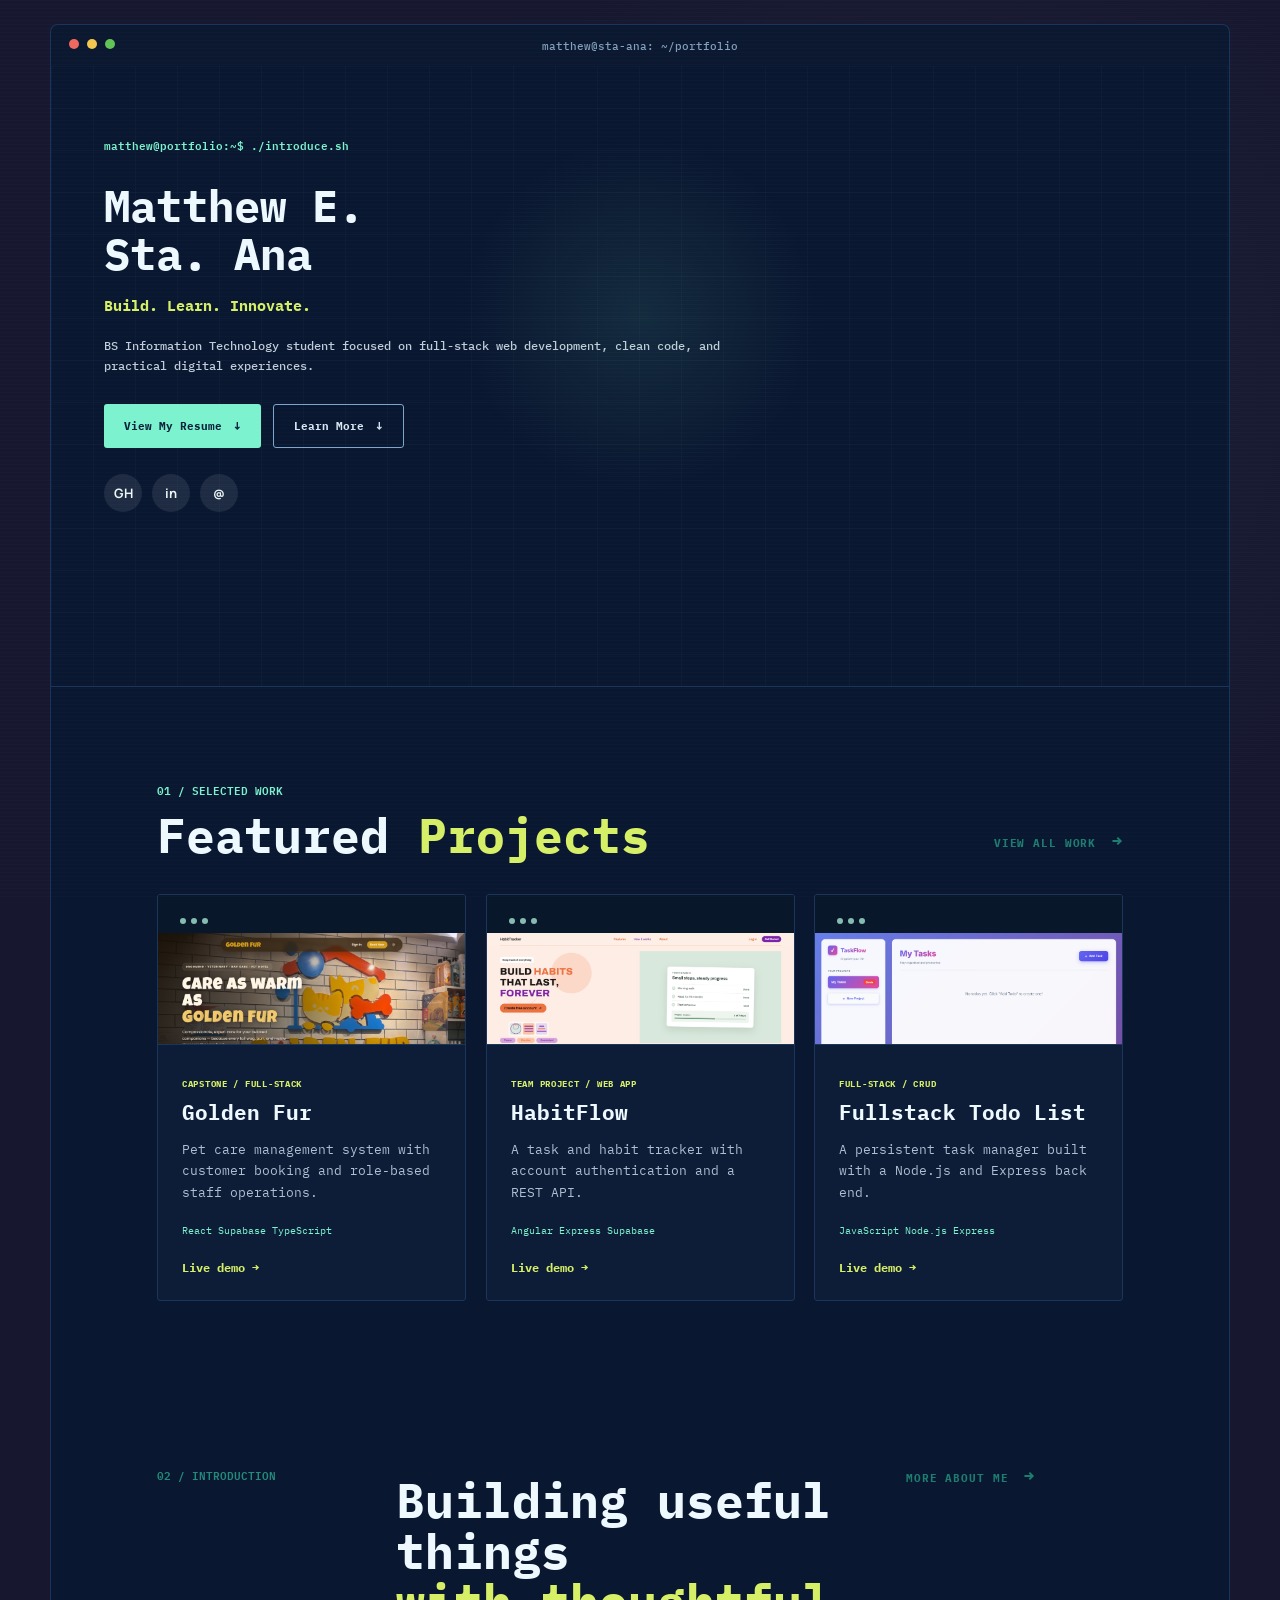
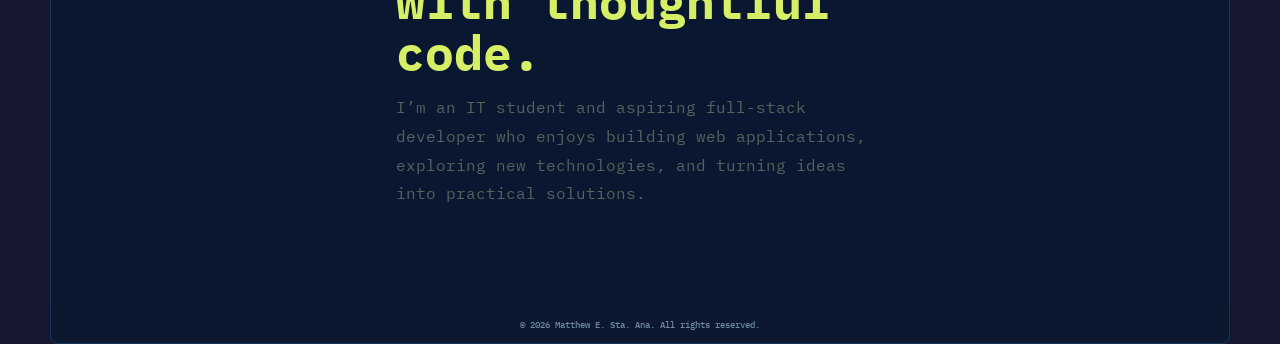
==== commit 0ab106ea: "Update profile and homepage animations" ====
--- a/src/index.html
+++ b/src/index.html
@@ -108,9 +108,12 @@
         </div>
         <div class="project-grid">
           <article class="project-card featured-card">
-            <div class="project-preview golden-preview">
+            <div class="project-preview">
               <div class="preview-bar"><i></i><i></i><i></i></div>
-              <div class="preview-mark">GF</div>
+              <img
+                src="assets/golden-fur.png"
+                alt="Golden Fur project screenshot"
+              />
             </div>
             <div class="project-info">
               <p class="project-type">CAPSTONE / FULL-STACK</p>
@@ -131,9 +134,12 @@
             </div>
           </article>
           <article class="project-card">
-            <div class="project-preview habit-preview">
+            <div class="project-preview">
               <div class="preview-bar"><i></i><i></i><i></i></div>
-              <div class="preview-mark">HF</div>
+              <img
+                src="assets/habit-flow.png"
+                alt="HabitFlow project screenshot"
+              />
             </div>
             <div class="project-info">
               <p class="project-type">TEAM PROJECT / WEB APP</p>
@@ -154,9 +160,12 @@
             </div>
           </article>
           <article class="project-card">
-            <div class="project-preview todo-preview">
+            <div class="project-preview">
               <div class="preview-bar"><i></i><i></i><i></i></div>
-              <div class="preview-mark">✓</div>
+              <img
+                src="assets/task-flow.png"
+                alt="Fullstack Todo List project screenshot"
+              />
             </div>
             <div class="project-info">
               <p class="project-type">FULL-STACK / CRUD</p>
--- a/src/styles.css
+++ b/src/styles.css
@@ -1452,6 +1452,44 @@
   z-index: 2;
 }
 
+.about-monogram-panel {
+  position: relative;
+}
+
+.profile-image {
+  width: min(78%, 360px);
+  height: 340px;
+  position: relative;
+  z-index: 2;
+  object-fit: cover;
+  object-position: top center;
+  border: 4px solid rgba(124, 243, 206, 0.9);
+  border-radius: 3px;
+  box-shadow: 0 18px 50px rgba(4, 18, 38, 0.28);
+}
+
+.profile-caption {
+  position: absolute;
+  z-index: 3;
+  bottom: 24px;
+  color: var(--terminal-yellow);
+  font:
+    700 10px "IBM Plex Mono",
+    monospace;
+  letter-spacing: 0.12em;
+}
+
+@media (max-width: 520px) {
+  .profile-image {
+    width: 72%;
+    height: 290px;
+  }
+}
+
+.profile-caption {
+  display: none;
+}
+
 /* Dense terminal résumé document */
 .terminal-resume {
   background:
@@ -1616,3 +1654,292 @@
     font-size: 12px;
   }
 }
+
+/* Shared terminal motion system */
+:root {
+  --cursor-x: 50%;
+  --cursor-y: 35%;
+}
+
+body::before {
+  content: "";
+  position: fixed;
+  inset: 0;
+  z-index: 999;
+  pointer-events: none;
+  background:
+    radial-gradient(
+      260px circle at var(--cursor-x) var(--cursor-y),
+      rgba(124, 243, 206, 0.09),
+      transparent 70%
+    ),
+    repeating-linear-gradient(
+      0deg,
+      transparent 0 3px,
+      rgba(124, 243, 206, 0.018) 3px 4px
+    );
+}
+
+.site-header,
+main,
+.site-footer {
+  opacity: 0;
+  animation: terminal-boot 700ms cubic-bezier(0.2, 0.75, 0.2, 1) forwards;
+}
+
+main {
+  animation-delay: 120ms;
+}
+
+.site-footer {
+  animation-delay: 220ms;
+}
+
+.site-header::after {
+  animation: title-flicker 5s steps(1) infinite;
+}
+
+.hero-copy,
+.resume-identity,
+.about-copy,
+.page-title {
+  animation: data-stream-in 780ms 260ms cubic-bezier(0.16, 0.84, 0.24, 1) both;
+}
+
+.hero-art,
+.about-monogram-panel,
+.profile-image {
+  animation: terminal-rise 900ms 380ms cubic-bezier(0.16, 0.84, 0.24, 1) both;
+}
+
+.project-card,
+.service-card,
+.resume-project,
+.timeline-item,
+.process-step,
+.resume-section,
+.contact-grid,
+.details-grid {
+  opacity: 0;
+  transform: translateY(18px);
+  transition:
+    opacity 680ms cubic-bezier(0.16, 0.84, 0.24, 1),
+    transform 680ms cubic-bezier(0.16, 0.84, 0.24, 1),
+    box-shadow 260ms ease,
+    border-color 260ms ease;
+}
+
+.project-card.is-visible,
+.service-card.is-visible,
+.resume-project.is-visible,
+.timeline-item.is-visible,
+.process-step.is-visible,
+.resume-section.is-visible,
+.contact-grid.is-visible,
+.details-grid.is-visible {
+  opacity: 1;
+  transform: translateY(0);
+}
+
+.project-card,
+.service-card,
+.profile-image,
+.resume-project,
+.process-step {
+  transform-style: preserve-3d;
+  will-change: transform;
+}
+
+.project-card:hover,
+.service-card:hover,
+.profile-image:hover {
+  border-color: rgba(124, 243, 206, 0.72);
+  box-shadow:
+    0 16px 38px rgba(3, 12, 30, 0.38),
+    0 0 24px rgba(124, 243, 206, 0.09);
+}
+
+.project-preview img,
+.profile-image {
+  transition:
+    transform 700ms cubic-bezier(0.16, 0.84, 0.24, 1),
+    filter 700ms ease;
+}
+
+.project-card:hover .project-preview img {
+  transform: scale(1.035);
+  filter: saturate(1.12) contrast(1.04);
+}
+
+.button,
+.contact-pill,
+.text-link,
+.project-info a,
+.resume-project a {
+  position: relative;
+  overflow: hidden;
+  transition:
+    color 220ms ease,
+    background 220ms ease,
+    border-color 220ms ease,
+    transform 220ms ease,
+    box-shadow 220ms ease;
+}
+
+.button:hover,
+.contact-pill:hover,
+.project-info a:hover,
+.resume-project a:hover {
+  transform: translateY(-2px);
+  box-shadow: 0 8px 22px rgba(124, 243, 206, 0.12);
+}
+
+.main-nav a {
+  transition:
+    color 180ms ease,
+    border-color 180ms ease,
+    text-shadow 180ms ease;
+}
+
+.main-nav a:hover,
+.main-nav a.active {
+  text-shadow: 0 0 14px rgba(124, 243, 206, 0.52);
+}
+
+.tech-tags span,
+.skill-list span,
+.value-tags span {
+  transition:
+    color 180ms ease,
+    text-shadow 180ms ease,
+    transform 180ms ease;
+}
+
+.tech-tags span:hover,
+.skill-list span:hover,
+.value-tags span:hover {
+  color: var(--terminal-yellow);
+  transform: translateY(-2px);
+  text-shadow: 0 0 12px rgba(214, 239, 102, 0.28);
+}
+
+.resume-project {
+  border-left: 1px solid transparent;
+  padding-left: 0;
+  transition-property: opacity, transform, border-color, padding-left;
+}
+
+.resume-project.is-visible {
+  border-left-color: rgba(124, 243, 206, 0.32);
+  padding-left: 10px;
+}
+
+.orbit {
+  animation: orbit-spin 18s linear infinite;
+}
+
+.orbit-two {
+  animation-direction: reverse;
+  animation-duration: 13s;
+}
+
+.profile-image {
+  transition:
+    transform 700ms cubic-bezier(0.16, 0.84, 0.24, 1),
+    filter 700ms ease,
+    box-shadow 260ms ease;
+}
+
+.profile-image:hover {
+  filter: contrast(1.05) saturate(1.05);
+}
+
+@keyframes terminal-boot {
+  0% {
+    opacity: 0;
+    clip-path: inset(0 0 100% 0);
+    filter: brightness(2);
+  }
+  55% {
+    opacity: 1;
+    clip-path: inset(0 0 0 0);
+  }
+  72% {
+    filter: brightness(1.4);
+  }
+  100% {
+    opacity: 1;
+    clip-path: inset(0 0 0 0);
+    filter: brightness(1);
+  }
+}
+
+@keyframes data-stream-in {
+  0% {
+    opacity: 0;
+    transform: translateY(24px);
+    filter: blur(8px);
+  }
+  100% {
+    opacity: 1;
+    transform: translateY(0);
+    filter: blur(0);
+  }
+}
+
+@keyframes terminal-rise {
+  0% {
+    opacity: 0;
+    transform: translateY(32px) scale(0.96);
+    filter: blur(5px);
+  }
+  100% {
+    opacity: 1;
+    transform: translateY(0) scale(1);
+    filter: blur(0);
+  }
+}
+
+@keyframes title-flicker {
+  0%,
+  91%,
+  94%,
+  100% {
+    opacity: 1;
+  }
+  92% {
+    opacity: 0.45;
+  }
+  93% {
+    opacity: 0.82;
+  }
+}
+
+@keyframes orbit-spin {
+  to {
+    transform: rotate(360deg);
+  }
+}
+
+@media (prefers-reduced-motion: reduce) {
+  *,
+  *::before,
+  *::after {
+    animation-duration: 1ms !important;
+    animation-iteration-count: 1 !important;
+    scroll-behavior: auto !important;
+    transition-duration: 1ms !important;
+  }
+
+  .project-card,
+  .service-card,
+  .resume-project,
+  .timeline-item,
+  .process-step,
+  .resume-section,
+  .contact-grid,
+  .details-grid {
+    opacity: 1;
+    transform: none;
+  }
+}
